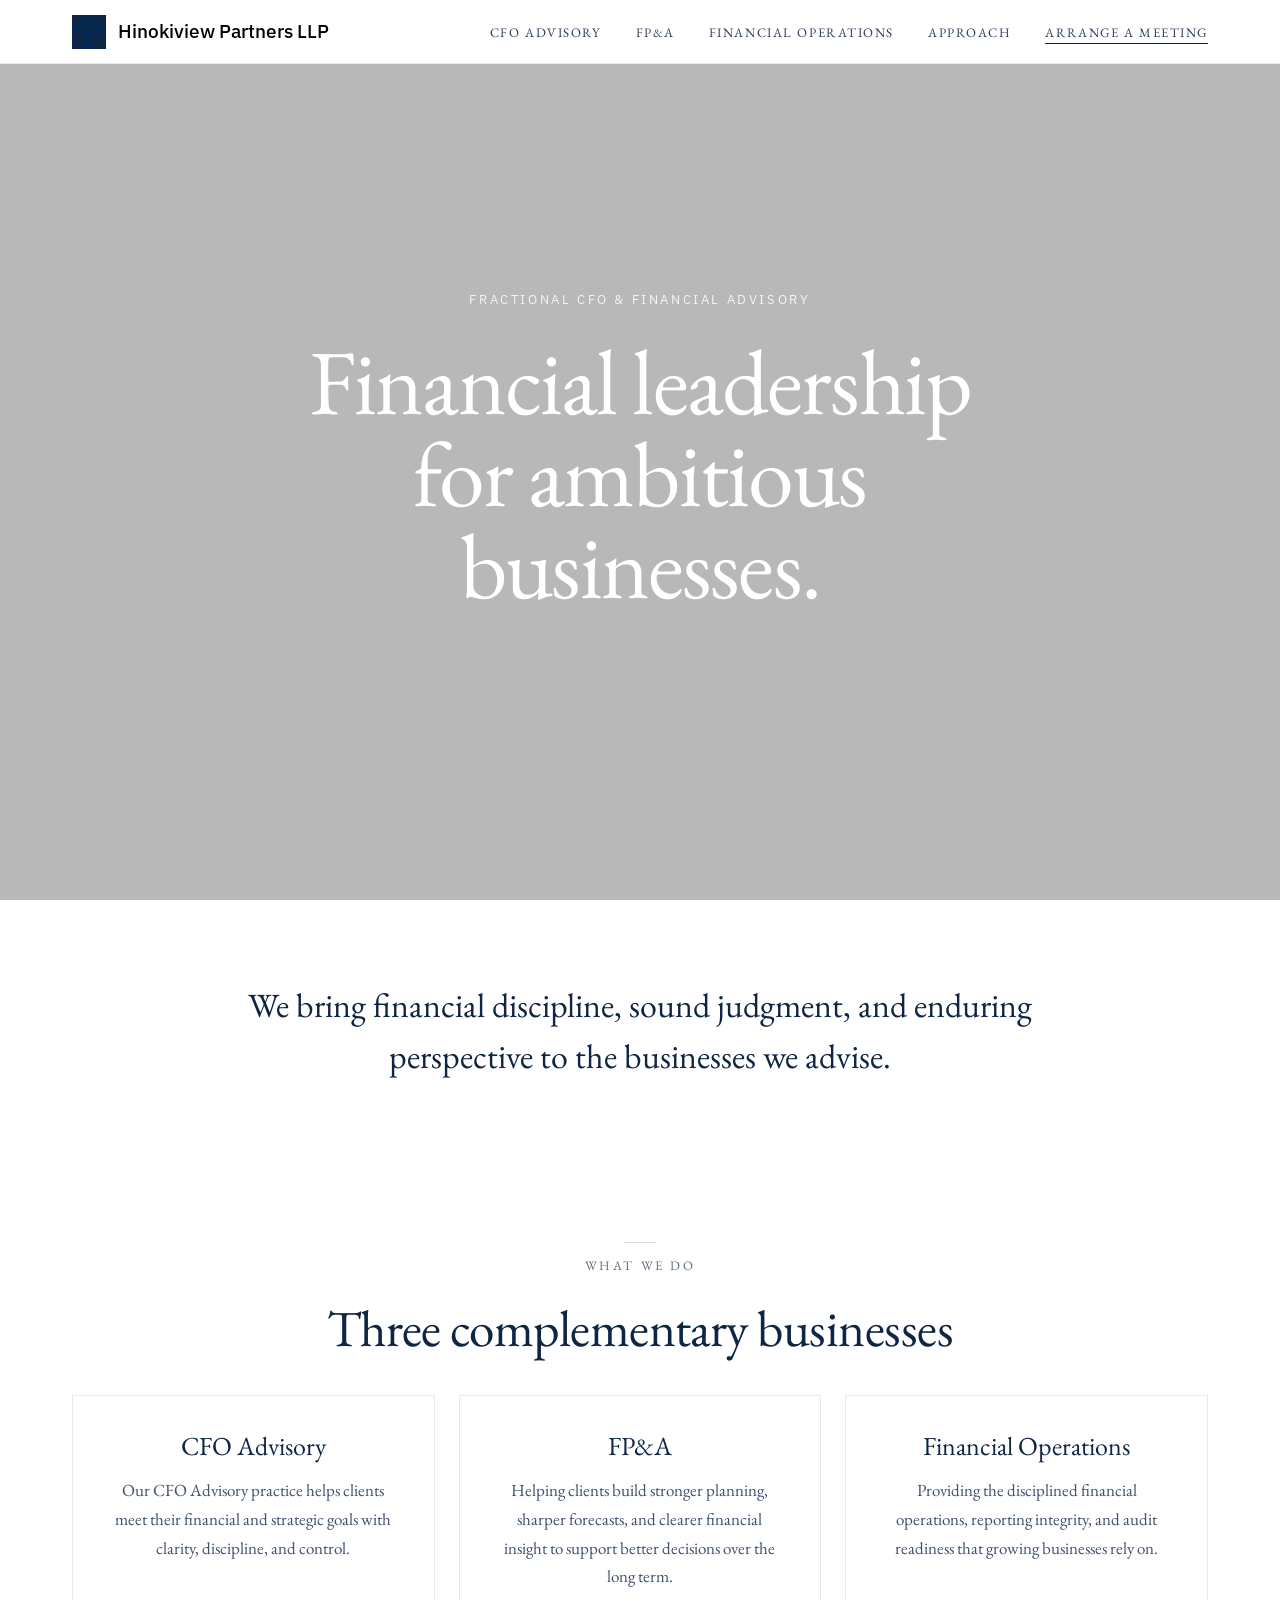
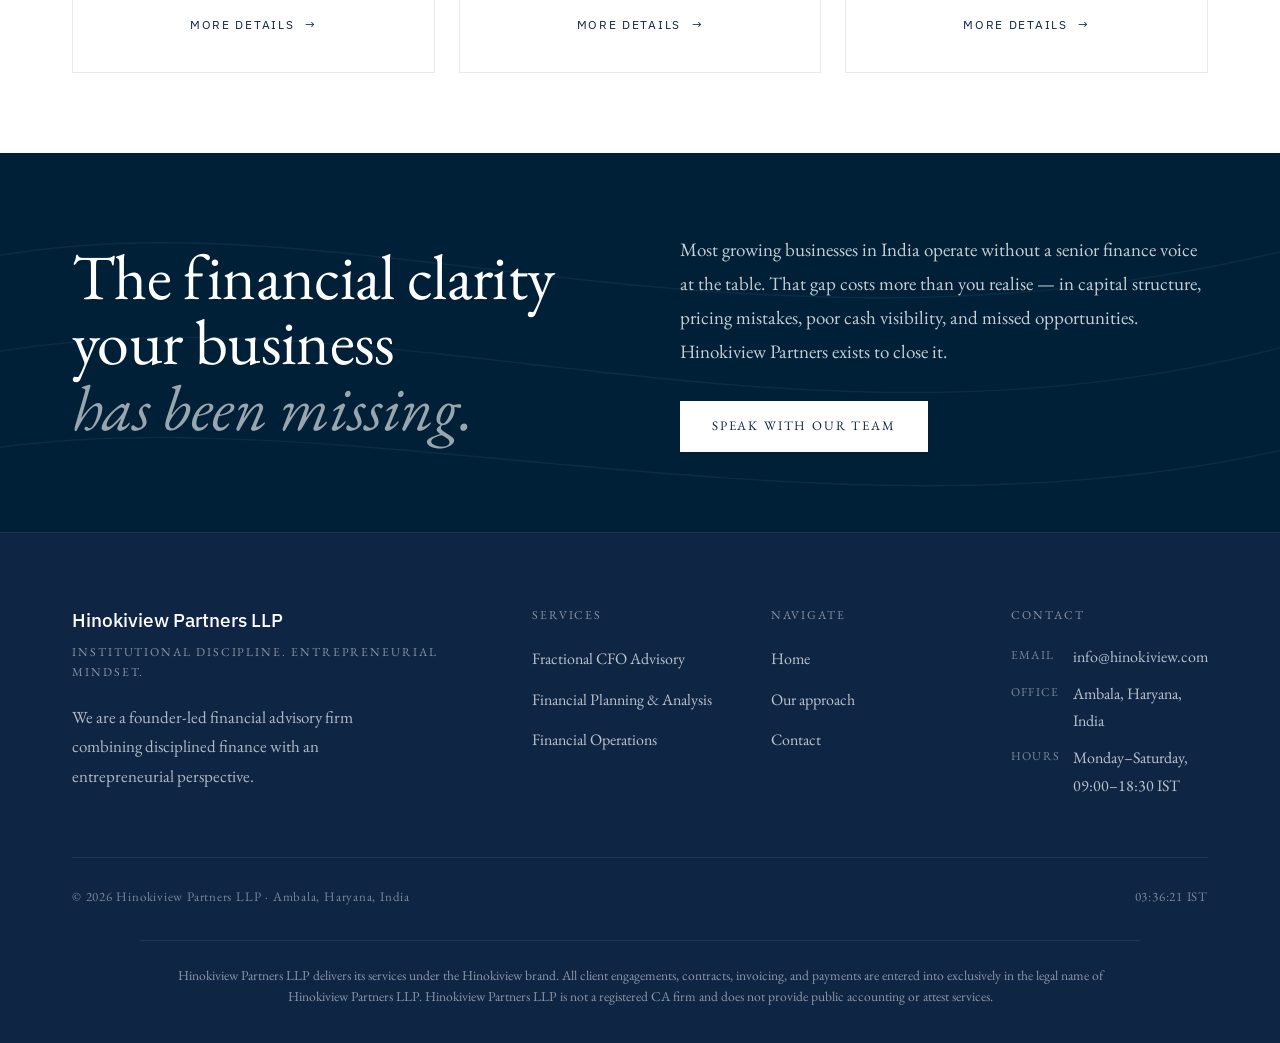
==== index.html @ 9a2b2a1e "Update index.html" ====
<!-- filename: index.html -->

<!DOCTYPE html>
<html lang="en">
<head>
  <meta charset="UTF-8">
  <meta name="viewport" content="width=device-width, initial-scale=1.0">
  <title>Hinokiview Partners LLP | CFO Advisory Services</title>
  <meta name="description" content="Financial leadership for ambitious businesses — fractional CFO advisory, FP&A, and financial operations across India.">
  <meta name="robots" content="index, follow">
  <link rel="preconnect" href="https://fonts.googleapis.com">
  <link rel="preconnect" href="https://fonts.gstatic.com" crossorigin>
  <link href="https://fonts.googleapis.com/css2?family=EB+Garamond:ital,wght@0,400;0,500;1,400;1,500&family=IBM+Plex+Sans:wght@400;500;600&display=swap" rel="stylesheet">
  <link rel="stylesheet" href="styles.css">
</head>
<body>

  <!-- 1 — WHITE NOTE BAR: logo + navigation -->
  <nav aria-label="Main navigation">
    <a class="nav-logo" href="index.html">
      <img class="logo-mark" src="logo.png" alt="Hinokiview Partners logo">
      Hinokiview Partners LLP
    </a>
    <button class="menu-toggle" type="button" aria-expanded="false" aria-label="Open navigation">Menu</button>
    <ul class="nav-links">
      <li><a href="cfo.html">CFO Advisory</a></li>
      <li><a href="fpa.html">FP&amp;A</a></li>
      <li><a href="financial-operations.html">Financial Operations</a></li>
      <li><a href="approach.html">Approach</a></li>
      <li><a class="nav-cta" href="mailto:info@hinokiview.com?subject=Arrange%20a%20meeting">Arrange a meeting</a></li>
    </ul>
  </nav>

  <main>

    <!-- 2 — VIDEO HERO: only the two lines of text over a now-visible video -->
    <section class="hero">
      <video class="hero-video" autoplay muted loop playsinline poster="">
        <!-- change hero.mp4 to your actual video filename -->
        <source src="hinokiviewplaceholder.mp4" type="video/mp4">
      </video>
      <div class="hero-overlay"></div>
      <div class="hero-content">
        <p class="hero-eyebrow">Fractional CFO &amp; Financial Advisory</p>
        <h1 class="hero-h">Financial leadership<br>for ambitious<br>businesses.</h1>
      </div>
    </section>

    <!-- 3 — WHITE BACKGROUND: mission statement, then What we do -->
    <section class="sec intro">
      <p class="intro-statement">
        We bring financial discipline, sound judgment, and enduring perspective to the businesses we advise.
      </p>
    </section>

    <section class="sec what-we-do">
      <p class="sec-label">What we do</p>
      <h2 class="sec-h">Three complementary businesses</h2>

      <div class="wwd-grid">
        <article class="wwd-card">
          <h3 class="wwd-title">CFO Advisory</h3>
          <p class="wwd-tagline">Our CFO Advisory practice helps clients meet their financial and strategic goals with clarity, discipline, and control.</p>
          <a class="wwd-link" href="cfo.html">More details <span aria-hidden="true">→</span></a>
        </article>

        <article class="wwd-card">
          <h3 class="wwd-title">FP&amp;A</h3>
          <p class="wwd-tagline">Helping clients build stronger planning, sharper forecasts, and clearer financial insight to support better decisions over the long term.</p>
          <a class="wwd-link" href="fpa.html">More details <span aria-hidden="true">→</span></a>
        </article>

        <article class="wwd-card">
          <h3 class="wwd-title">Financial Operations</h3>
          <p class="wwd-tagline">Providing the disciplined financial operations, reporting integrity, and audit readiness that growing businesses rely on.</p>
          <a class="wwd-link" href="financial-operations.html">More details <span aria-hidden="true">→</span></a>
        </article>
      </div>
    </section>

    <!-- 4 — BLUE BAND: unchanged from your version -->
    <section class="band">
      <svg class="band-lines" viewBox="0 0 1200 400" preserveAspectRatio="none" aria-hidden="true">
        <path d="M-50 120 C300 20 700 260 1250 90"></path>
        <path d="M-50 220 C350 120 750 360 1250 190"></path>
        <path d="M-50 320 C300 240 800 440 1250 300"></path>
      </svg>
      <div class="band-inner">
        <h2 class="band-h">The financial clarity<br>your business<br><em>has been missing.</em></h2>
        <div class="band-right">
          <p>Most growing businesses in India operate without a senior finance voice at the table. That gap costs more than you realise — in capital structure, pricing mistakes, poor cash visibility, and missed opportunities. Hinokiview Partners exists to close it.</p>
          <a class="btn-white" href="mailto:info@hinokiview.com?subject=Consultation">Speak with our team</a>
        </div>
      </div>
    </section>

  </main>

  <!-- SHARED FOOTER -->
  <footer id="footer-contact">
    <div class="footer-top">
      <div>
        <div class="f-brand">Hinokiview Partners LLP</div>
        <div class="f-tagline">Institutional discipline. Entrepreneurial mindset.</div>
        <p class="f-about">We are a founder-led financial advisory firm combining disciplined finance with an entrepreneurial perspective.</p>
      </div>
      <div class="f-col">
        <p class="f-col-h">Services</p>
        <ul>
          <li><a href="cfo.html">Fractional CFO Advisory</a></li>
          <li><a href="fpa.html">Financial Planning &amp; Analysis</a></li>
          <li><a href="financial-operations.html">Financial Operations</a></li>
        </ul>
      </div>
      <div class="f-col">
        <p class="f-col-h">Navigate</p>
        <ul>
          <li><a href="index.html">Home</a></li>
          <li><a href="approach.html">Our approach</a></li>
          <li><a href="mailto:info@hinokiview.com?subject=Contact">Contact</a></li>
        </ul>
      </div>
      <div class="f-col">
        <p class="f-col-h">Contact</p>
        <div class="f-row"><span>Email</span><span><a href="mailto:info@hinokiview.com">info@hinokiview.com</a></span></div>
        <div class="f-row"><span>Office</span><span>Ambala, Haryana, India</span></div>
        <div class="f-row"><span>Hours</span><span>Monday–Saturday, 09:00–18:30 IST</span></div>
      </div>
    </div>
    <div class="footer-bottom">
      <p>&copy; 2026 Hinokiview Partners LLP · Ambala, Haryana, India</p>
      <span id="clock" aria-hidden="true"></span>
    </div>
    <p class="legal-disclaimer">
      Hinokiview Partners LLP delivers its services under the Hinokiview brand. All client
      engagements, contracts, invoicing, and payments are entered into exclusively
      in the legal name of Hinokiview Partners LLP. Hinokiview Partners LLP is not a
      registered CA firm and does not provide public accounting or attest services.
    </p>
  </footer>

  <script src="script.js"></script>
</body>
</html>
---- styles.css ----
/* filename: styles.css */

*,*::before,*::after{ margin:0; padding:0; box-sizing:border-box; }

:root{
  --ink:#0f2544; --ink-mid:#2c3e5c; --ink-soft:#3e5070; --ink-muted:#5f6d87;
  --rule:#cfd6df; --rule-light:#e6eaf0; --bg:#F8FAFC; --white:#ffffff;
  --band:#002037; --band-line:#123a55;
}

html{ scroll-behavior:smooth; }
body{ background:var(--white); color:var(--ink); font-family:"EB Garamond",serif;
  font-size:18px; line-height:1.7; -webkit-font-smoothing:antialiased; }
a{ color:inherit; }

main{ animation:fade .35s ease; }
@keyframes fade{ from{ opacity:0; transform:translateY(8px); } to{ opacity:1; transform:none; } }

/* ---------- Nav ---------- */
nav{ position:fixed; inset:0 0 auto 0; z-index:200; height:64px; padding:0 72px;
  display:flex; align-items:center; justify-content:space-between;
  background:var(--white); border-bottom:1px solid var(--rule-light); }
.nav-logo{ display:flex; align-items:center; gap:12px; color:#000;
  font-family:"IBM Plex Sans","Helvetica Neue",Helvetica,Arial,sans-serif;
  font-size:19px; font-weight:500; line-height:1.65; text-decoration:none; }
.logo-mark{ display:grid; place-items:center; width:34px; height:34px;
  background:var(--ink); color:var(--white);
  font-family:"IBM Plex Sans","Helvetica Neue",Helvetica,Arial,sans-serif;
  font-weight:600; font-size:14px; }
.nav-logo em,.f-brand em{ color:inherit; font-style:normal; font-weight:inherit; }
.nav-links{ display:flex; align-items:center; gap:34px; list-style:none; }
.nav-links a,.nav-cta{ color:var(--ink-mid); font-size:13px; letter-spacing:.12em;
  text-decoration:none; text-transform:uppercase; transition:color .2s,opacity .2s; }
.nav-links a:hover,.nav-links a.active{ color:var(--ink); }
.nav-cta{ border-bottom:1px solid var(--ink); color:var(--ink); padding-bottom:2px; }
.nav-cta:hover{ opacity:.6; }
.menu-toggle{ display:none; border:0; background:transparent; color:var(--ink);
  cursor:pointer; font-family:inherit; font-size:13px; letter-spacing:.1em; text-transform:uppercase; }

/* ---------- Hero (defined ONCE, matches your HTML) ---------- */
.hero{ position:relative; min-height:100vh; display:flex; align-items:center;
  justify-content:center; padding:64px 24px; overflow:hidden; text-align:center; }
.hero-video{ position:absolute; inset:0; width:100%; height:100%; object-fit:cover; z-index:0; }
.hero-overlay{ position:absolute; inset:0; background:rgba(0,0,0,.28); z-index:1; }
.hero-content{ position:relative; z-index:2; max-width:900px; color:var(--white); }
.hero-eyebrow{ margin-bottom:24px; color:rgba(255,255,255,.85);
  font-family:"IBM Plex Sans",Helvetica,Arial,sans-serif;
  font-size:13px; letter-spacing:.2em; text-transform:uppercase; }
.hero-h{ margin:0; color:var(--white); font-size:clamp(58px,7.4vw,92px);
  font-weight:400; letter-spacing:-.02em; line-height:1; }

/* ---------- Buttons ---------- */
.btn-dark,.btn-white{ display:inline-block; padding:14px 32px; font-size:13px;
  letter-spacing:.14em; text-decoration:none; text-transform:uppercase; transition:opacity .2s; }
.btn-dark{ background:var(--ink); color:var(--white); }
.btn-white{ background:var(--white); color:var(--ink); }
.btn-dark:hover,.btn-white:hover{ opacity:.75; }

/* ---------- Generic sections ---------- */
.sec{ padding:80px 72px; }
.sec-h{ margin-bottom:16px; font-size:clamp(38px,4vw,54px); font-weight:400; letter-spacing:-.01em; line-height:1.05; }
.sec-label{ display:flex; align-items:center; gap:16px; margin-bottom:24px;
  color:var(--ink-muted); font-size:13px; letter-spacing:.2em; text-transform:uppercase; }
.sec-label::before{ content:""; display:block; width:32px; height:1px; background:var(--rule); }

/* ---------- Intro statement ---------- */
.intro{ text-align:center; }
.intro-statement{ max-width:820px; margin:0 auto;
  font-size:clamp(24px,2.8vw,34px); line-height:1.5; color:var(--ink); }
.intro-statement em{ color:var(--ink-soft); font-style:italic; }

/* ---------- What we do cards ---------- */
.what-we-do{ text-align:center; }
.what-we-do .sec-label{ flex-direction:column; align-items:center; gap:12px; margin-bottom:24px; }
.what-we-do .sec-label::before{ order:-1; }   /* puts the dash line ABOVE the words */
.what-we-do .sec-h{ margin-bottom:40px; }
.wwd-grid{ display:grid; grid-template-columns:repeat(3,1fr); gap:24px; }
.wwd-card{ display:flex; flex-direction:column; padding:36px; background:var(--white);
  border:1px solid var(--rule-light); transition:border-color .2s, transform .2s; }
.wwd-card:hover{ border-color:var(--rule); transform:translateY(-2px); }
.wwd-title{ margin-bottom:14px; font-size:26px; font-weight:400; line-height:1.15; }
.wwd-tagline{ flex-grow:1; margin-bottom:24px; color:var(--ink-soft); font-size:17px; line-height:1.7; }
.wwd-link{ color:var(--ink); font-family:"IBM Plex Sans",Helvetica,Arial,sans-serif;
  font-size:12px; letter-spacing:.14em; text-transform:uppercase; text-decoration:none; }
.wwd-link span{ display:inline-block; margin-left:6px; transition:margin-left .2s; }
.wwd-link:hover span{ margin-left:12px; }

/* ---------- Service / approach pages (cfo, fpa, etc.) ---------- */
.page-hero{ padding:112px 72px 56px; background:var(--bg); border-bottom:1px solid var(--rule); }
.page-hero-h{ margin:16px 0; font-size:clamp(42px,5vw,70px); font-weight:400; letter-spacing:-.02em; line-height:1.02; }
.page-hero-h em{ color:var(--ink-soft); font-style:italic; }
.page-hero-p{ max-width:680px; color:var(--ink-soft); font-size:20px; line-height:1.75; }
.scope-grid{ display:grid; grid-template-columns:1fr 1fr; gap:14px 48px; margin-top:44px; }
.scope-item{ display:flex; gap:12px; padding:16px 0; border-bottom:1px solid var(--rule-light);
  color:var(--ink-soft); font-size:18px; }
.scope-item::before{ content:"—"; color:var(--ink-muted); }
.back-link{ color:var(--ink-muted); font-size:13px; letter-spacing:.12em; text-transform:uppercase;
  text-decoration:none; cursor:pointer; }
.back-link:hover{ color:var(--ink); }

/* ---------- Principles (approach page) ---------- */
.principles-grid{ display:grid; grid-template-columns:repeat(3,1fr); margin-top:56px; border-top:1px solid var(--rule); }
.principle{ padding:40px 40px 40px 0; border-right:1px solid var(--rule-light); }
.principle:nth-child(3n){ border-right:0; padding-right:0; }
.principle:nth-child(n+4){ border-top:1px solid var(--rule-light); }
.p-num{ margin-bottom:22px; color:var(--ink-muted); font-size:15px; font-style:italic; }
.p-title{ margin-bottom:14px; font-size:27px; font-weight:400; line-height:1.15; }
.p-body{ color:var(--ink-soft); font-size:18px; line-height:1.75; }

/* ---------- Blue CTA band ---------- */
.band{ position:relative; overflow:hidden; padding:80px 72px; background:var(--band); }
.band-lines{ position:absolute; inset:0; width:100%; height:100%; pointer-events:none; }
.band-lines path{ fill:none; stroke:var(--band-line); stroke-width:1.5; opacity:.5; }
.band-inner{ position:relative; z-index:1; display:grid; grid-template-columns:1fr 1fr; gap:80px; align-items:center; }
.band-h{ color:var(--white); font-size:clamp(42px,5vw,64px); font-weight:400; letter-spacing:-.01em; line-height:1.02; }
.band-h em{ color:rgba(255,255,255,.6); }
.band-right p{ margin-bottom:32px; color:rgba(255,255,255,.78); font-size:19px; line-height:1.8; }

/* ---------- Footer ---------- */
footer{ padding:72px 72px 36px; background:var(--ink); border-top:1px solid rgba(255,255,255,.08); }
.footer-top{ display:grid; grid-template-columns:2.2fr 1fr 1fr 1fr; gap:56px; padding-bottom:48px;
  border-bottom:1px solid rgba(255,255,255,.08); }
.f-brand{ margin-bottom:6px; color:var(--white);
  font-family:"IBM Plex Sans","Helvetica Neue",Helvetica,Arial,sans-serif;
  font-size:19px; font-weight:500; line-height:1.65; }
.f-tagline,.f-col-h{ color:rgba(255,255,255,.5); font-size:12px; letter-spacing:.16em; text-transform:uppercase; }
.f-tagline{ margin-bottom:20px; }
.f-about{ max-width:320px; color:rgba(255,255,255,.68); font-size:17px; line-height:1.75; }
.f-col-h{ margin-bottom:18px; }
.f-col ul{ list-style:none; }
.f-col li{ margin-bottom:10px; }
.f-col a,.f-row span:last-child{ color:rgba(255,255,255,.72); font-size:16px; text-decoration:none; cursor:pointer; }
.f-col a:hover{ color:var(--white); }
.f-row{ display:flex; gap:14px; margin-bottom:10px; }
.f-row span:first-child{ min-width:48px; padding-top:2px; color:rgba(255,255,255,.45);
  font-size:12px; letter-spacing:.1em; text-transform:uppercase; }
.footer-bottom{ display:flex; align-items:center; justify-content:space-between; padding-top:28px; }
.footer-bottom p,#clock{ color:rgba(255,255,255,.45); font-size:13px; letter-spacing:.06em; }
.legal-disclaimer{ max-width:1000px; margin:32px auto 0; padding:24px 20px 0;
  border-top:1px solid rgba(255,255,255,.08); color:rgba(255,255,255,.52);
  font-size:.85rem; line-height:1.55; text-align:center; }

/* ---------- Responsive ---------- */
@media(max-width:1100px){
  nav,.sec,.band,.page-hero,footer{ padding-left:40px; padding-right:40px; }
  .band-inner,.footer-top{ grid-template-columns:1fr 1fr; }
}
@media(max-width:768px){
  nav{ padding:0 20px; }
  .menu-toggle{ display:block; }
  .nav-links{ position:absolute; top:64px; left:0; right:0; display:none; flex-direction:column;
    align-items:flex-start; gap:20px; padding:24px 20px; background:var(--white);
    border-bottom:1px solid var(--rule-light); }
  .nav-links.is-open{ display:flex; }
  .hero,.page-hero{ padding:56px 20px; }
  .page-hero{ padding-top:100px; }
  .hero-h{ font-size:clamp(50px,14vw,72px); }
  .sec,.band,footer{ padding-left:20px; padding-right:20px; }
  .principles-grid,.band-inner,.footer-top,.scope-grid,.wwd-grid{ grid-template-columns:1fr; }
  .principle,.principle:nth-child(n+4){ border-top:0; border-right:0; border-bottom:1px solid var(--rule-light); padding:36px 0; }
  .principle:last-child{ border-bottom:0; }
  .footer-bottom{ flex-direction:column; gap:10px; text-align:center; }
}
/* Photo banner behind a page-hero (used on service pages) */
.page-hero.has-photo{
  background:
    linear-gradient(rgba(0,0,0,.5), rgba(0,0,0,.5)),   /* darkens photo so text reads */
    var(--hero-img) center / cover no-repeat;          /* the photo itself */
  border-bottom:0;
}
.page-hero.has-photo .page-hero-h,
.page-hero.has-photo .page-hero-p{ color:var(--white); }
.page-hero.has-photo .sec-label{ color:rgba(255,255,255,.85); }
.page-hero.has-photo .sec-label::before{ background:rgba(255,255,255,.6); }
.page-hero.has-photo .back-link{ color:rgba(255,255,255,.75); }
.page-hero.has-photo .back-link:hover,
.page-hero.has-photo .page-hero-h em{ color:var(--white); }
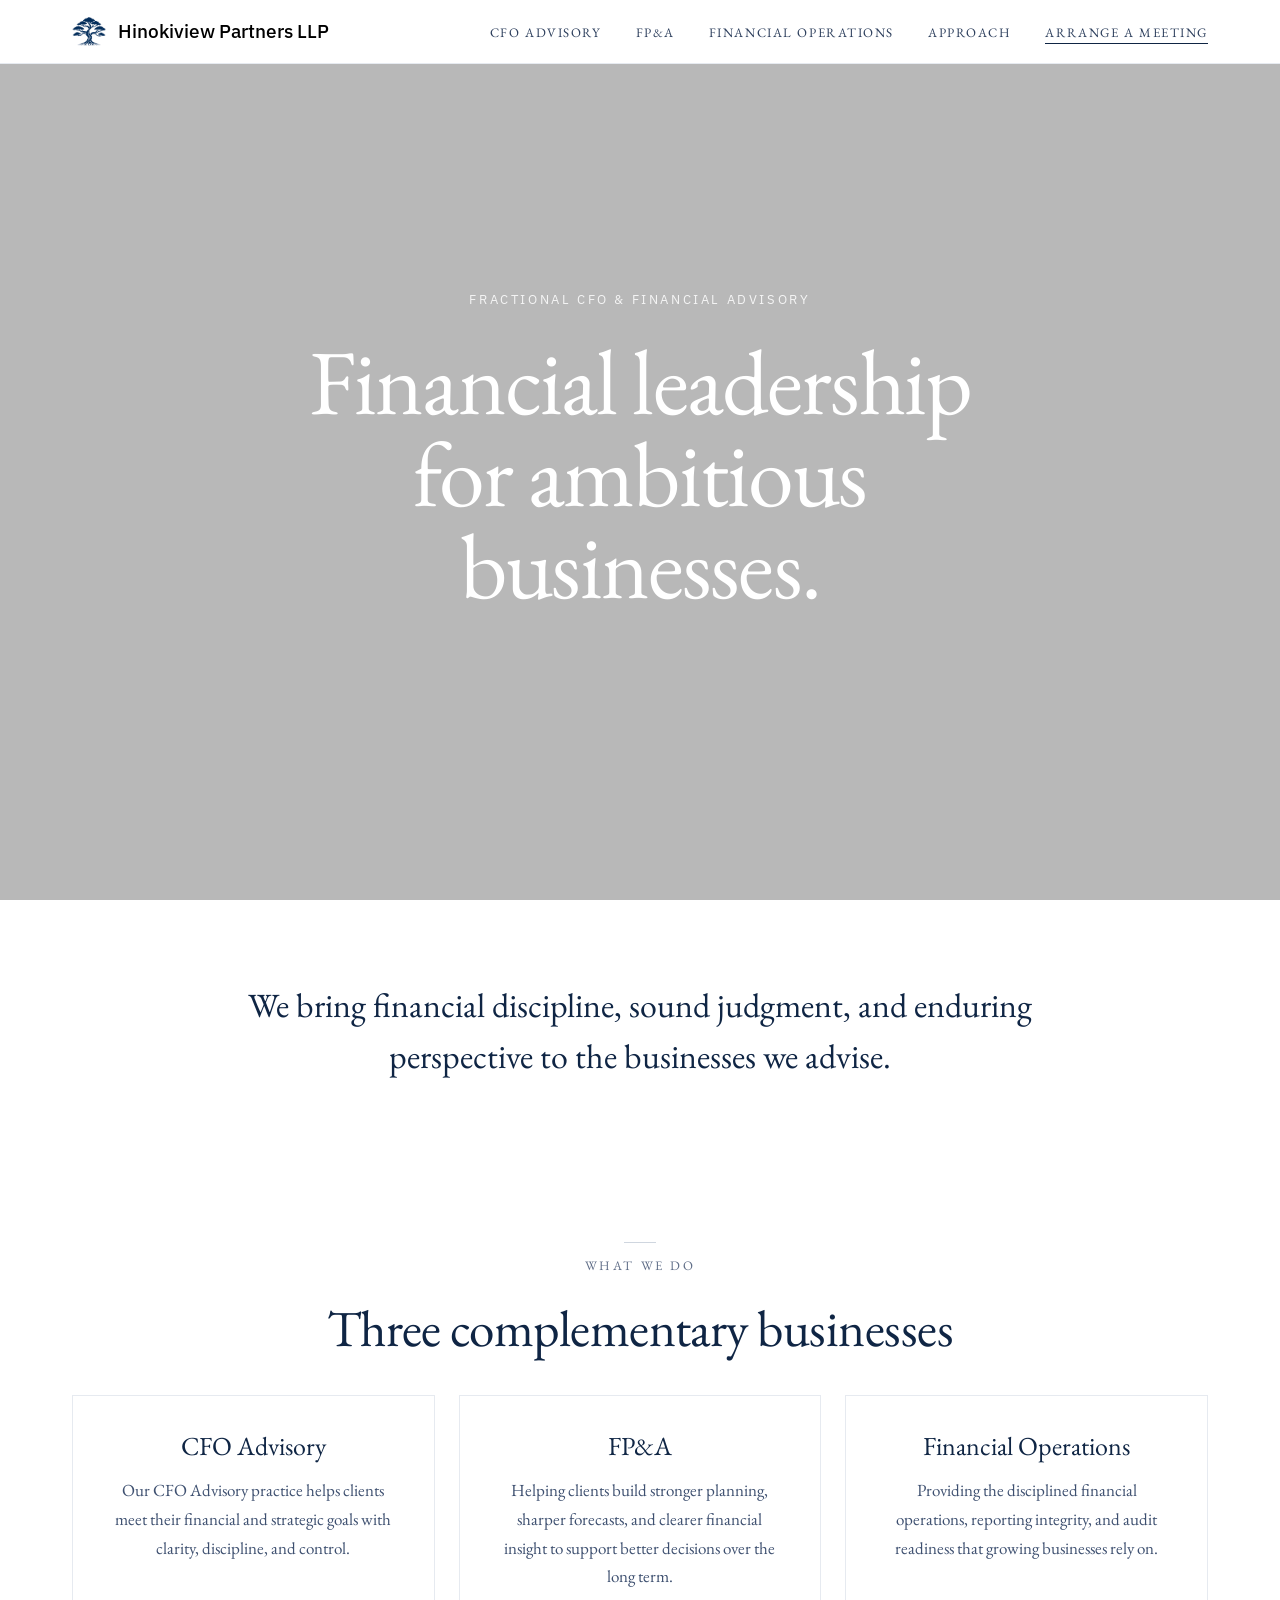
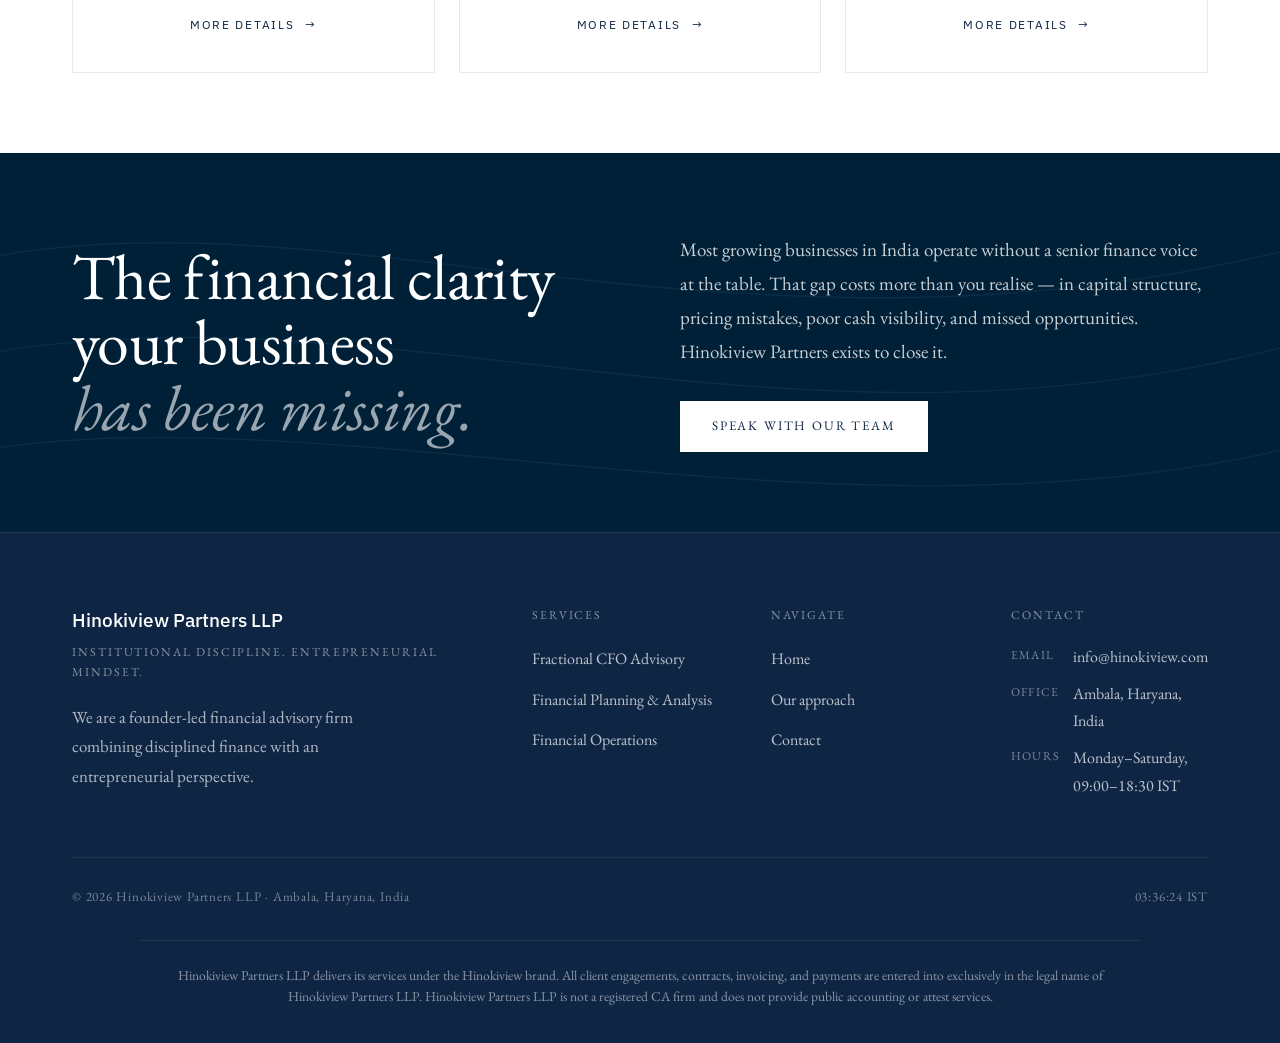
==== commit 0104ea81: "Update index.html" ====
--- a/index.html
+++ b/index.html
@@ -6,6 +6,7 @@
   <meta charset="UTF-8">
   <meta name="viewport" content="width=device-width, initial-scale=1.0">
   <title>Hinokiview Partners LLP | CFO Advisory Services</title>
+  <link rel="icon" type="image/png" href="favicon.png">
   <meta name="description" content="Financial leadership for ambitious businesses — fractional CFO advisory, FP&A, and financial operations across India.">
   <meta name="robots" content="index, follow">
   <link rel="preconnect" href="https://fonts.googleapis.com">
--- a/styles.css
+++ b/styles.css
@@ -23,10 +23,7 @@
 .nav-logo{ display:flex; align-items:center; gap:12px; color:#000;
   font-family:"IBM Plex Sans","Helvetica Neue",Helvetica,Arial,sans-serif;
   font-size:19px; font-weight:500; line-height:1.65; text-decoration:none; }
-.logo-mark{ display:grid; place-items:center; width:34px; height:34px;
-  background:var(--ink); color:var(--white);
-  font-family:"IBM Plex Sans","Helvetica Neue",Helvetica,Arial,sans-serif;
-  font-weight:600; font-size:14px; }
+.logo-mark{ width:34px; height:34px; object-fit:contain; display:block; }
 .nav-logo em,.f-brand em{ color:inherit; font-style:normal; font-weight:inherit; }
 .nav-links{ display:flex; align-items:center; gap:34px; list-style:none; }
 .nav-links a,.nav-cta{ color:var(--ink-mid); font-size:13px; letter-spacing:.12em;
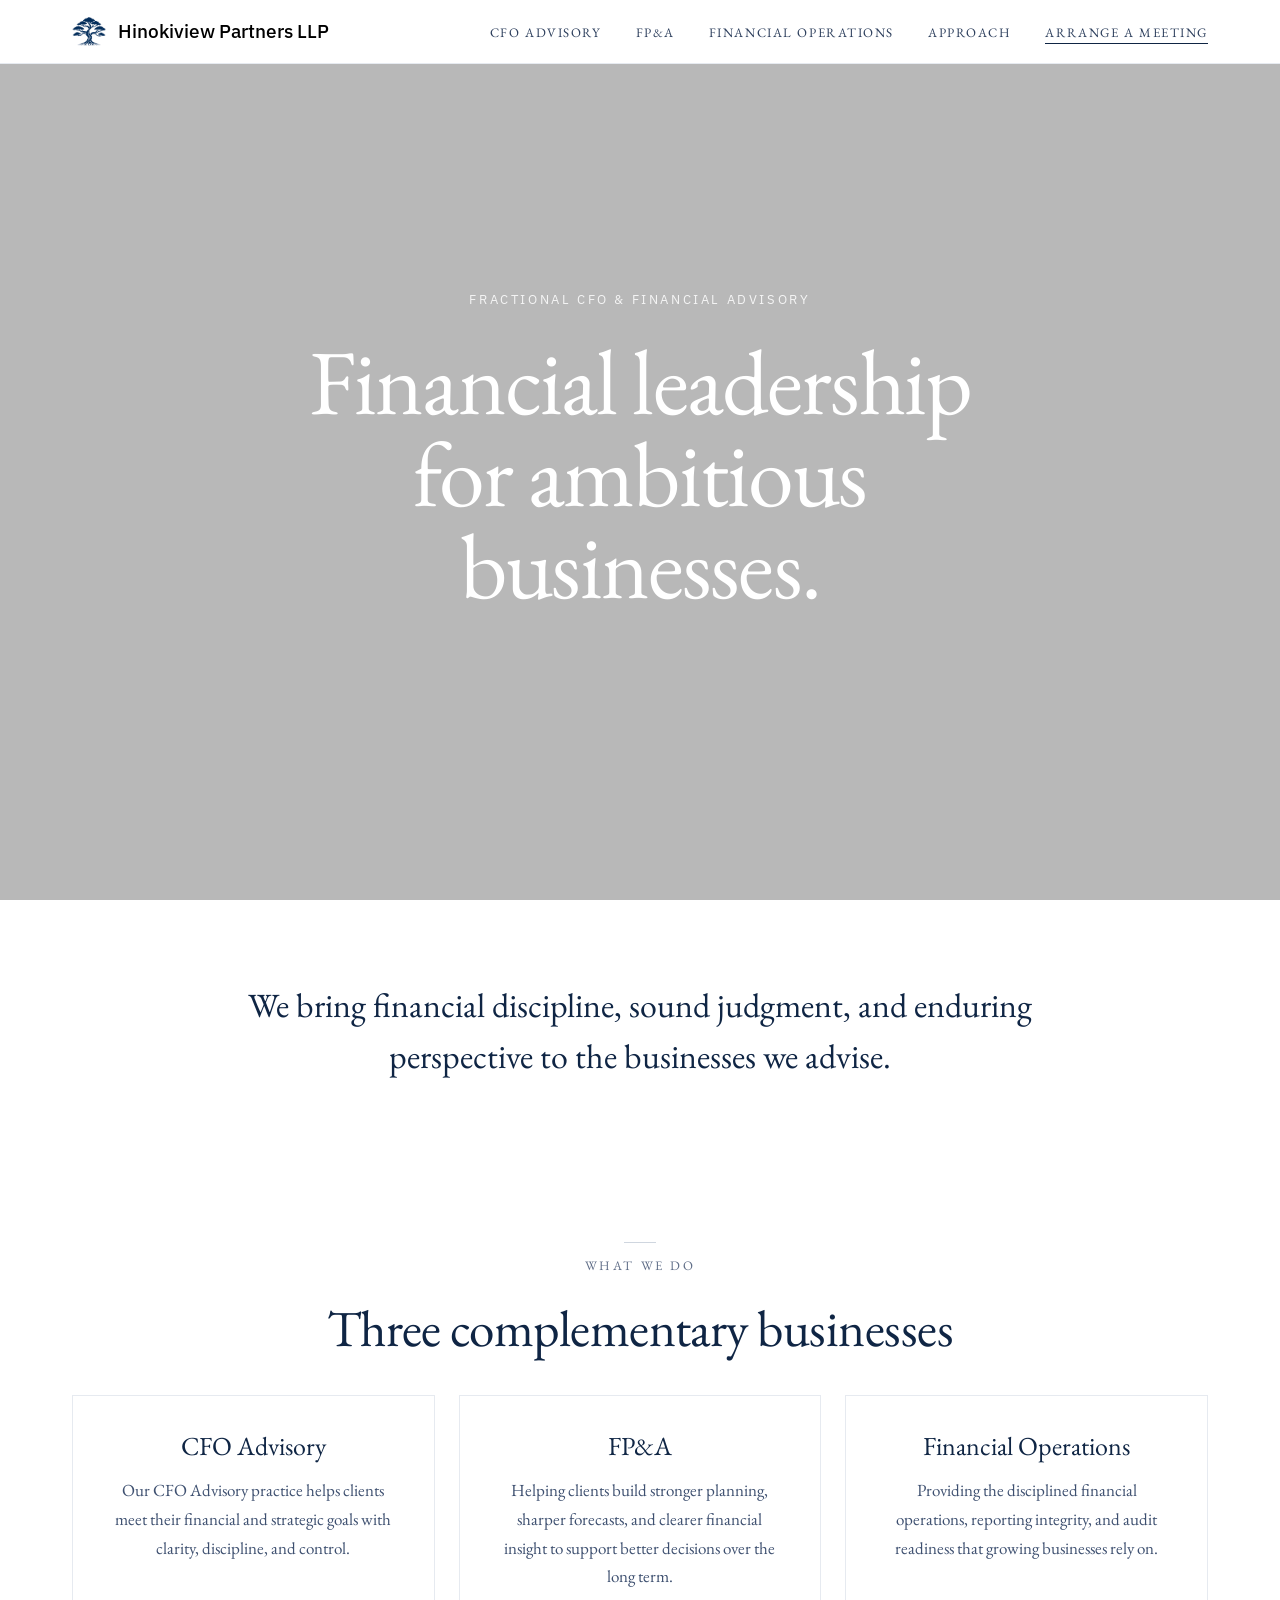
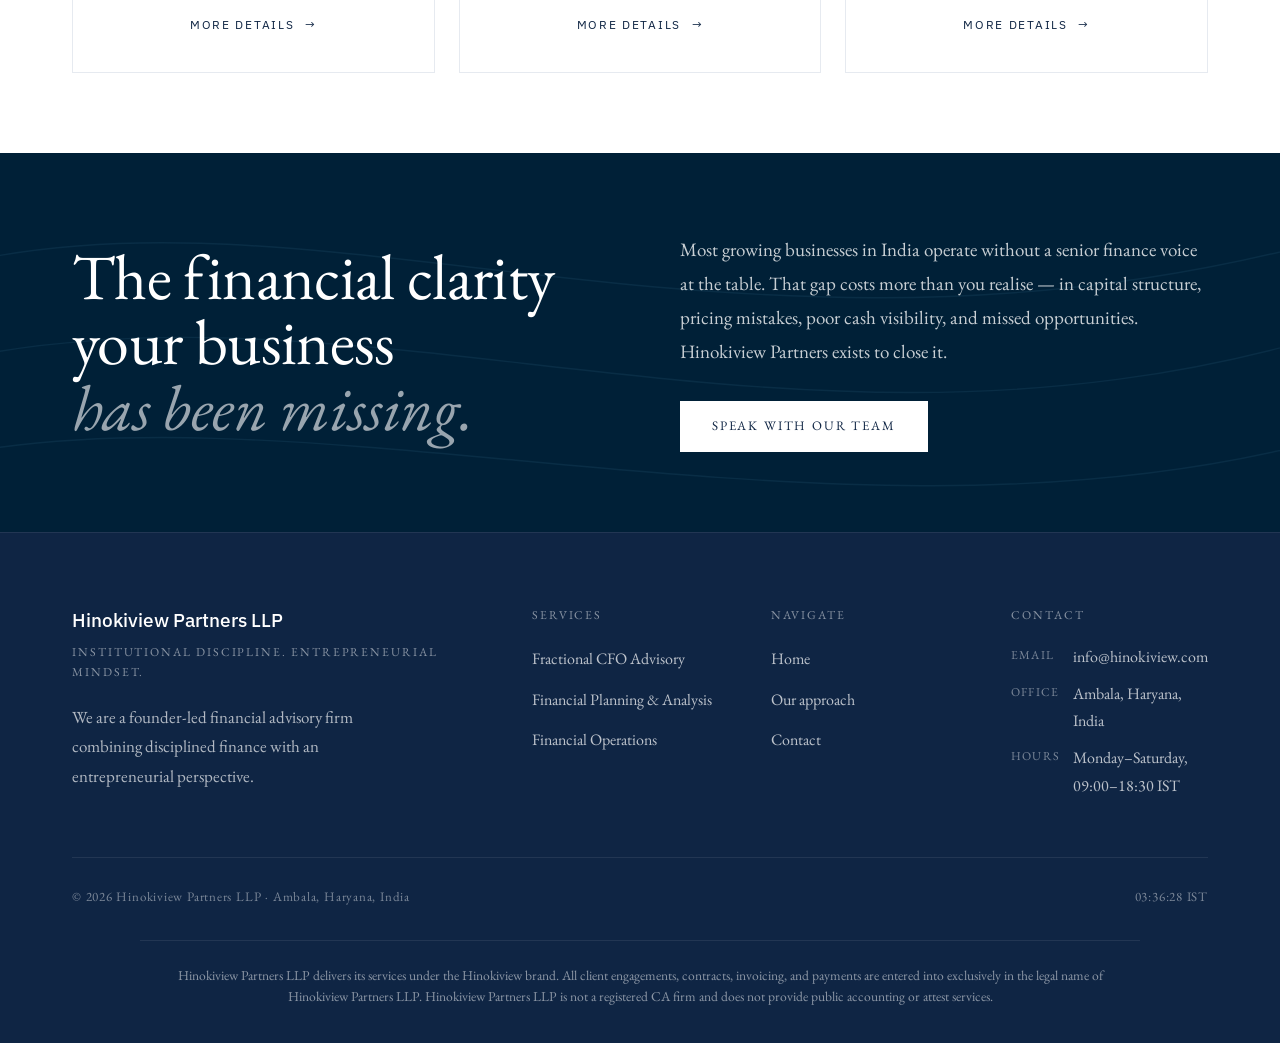
==== commit 997952f4: "Update index.html" ====
--- a/index.html
+++ b/index.html
@@ -6,7 +6,7 @@
   <meta charset="UTF-8">
   <meta name="viewport" content="width=device-width, initial-scale=1.0">
   <title>Hinokiview Partners LLP | CFO Advisory Services</title>
-  <link rel="icon" type="image/png" href="favicon.png">
+  <link rel="icon" type="image/png" href="favicon.png?v=2">
   <meta name="description" content="Financial leadership for ambitious businesses — fractional CFO advisory, FP&A, and financial operations across India.">
   <meta name="robots" content="index, follow">
   <link rel="preconnect" href="https://fonts.googleapis.com">
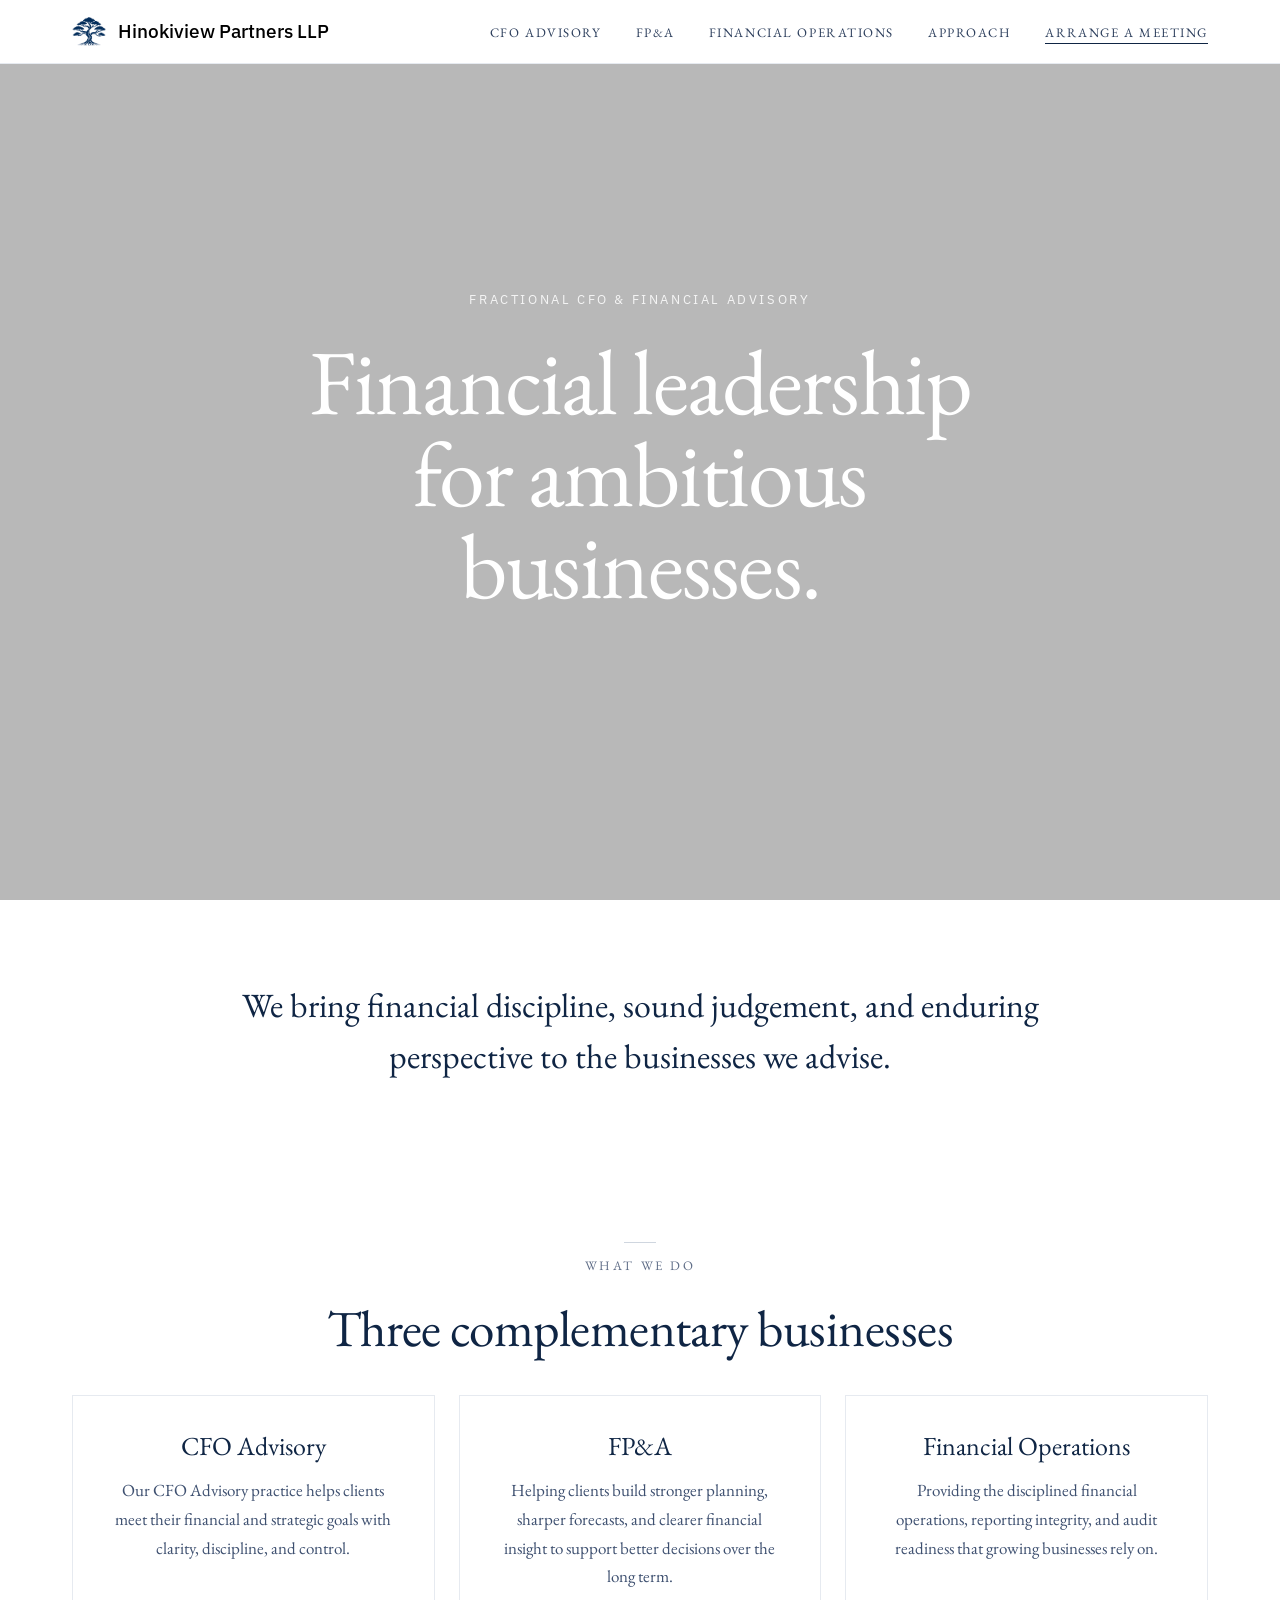
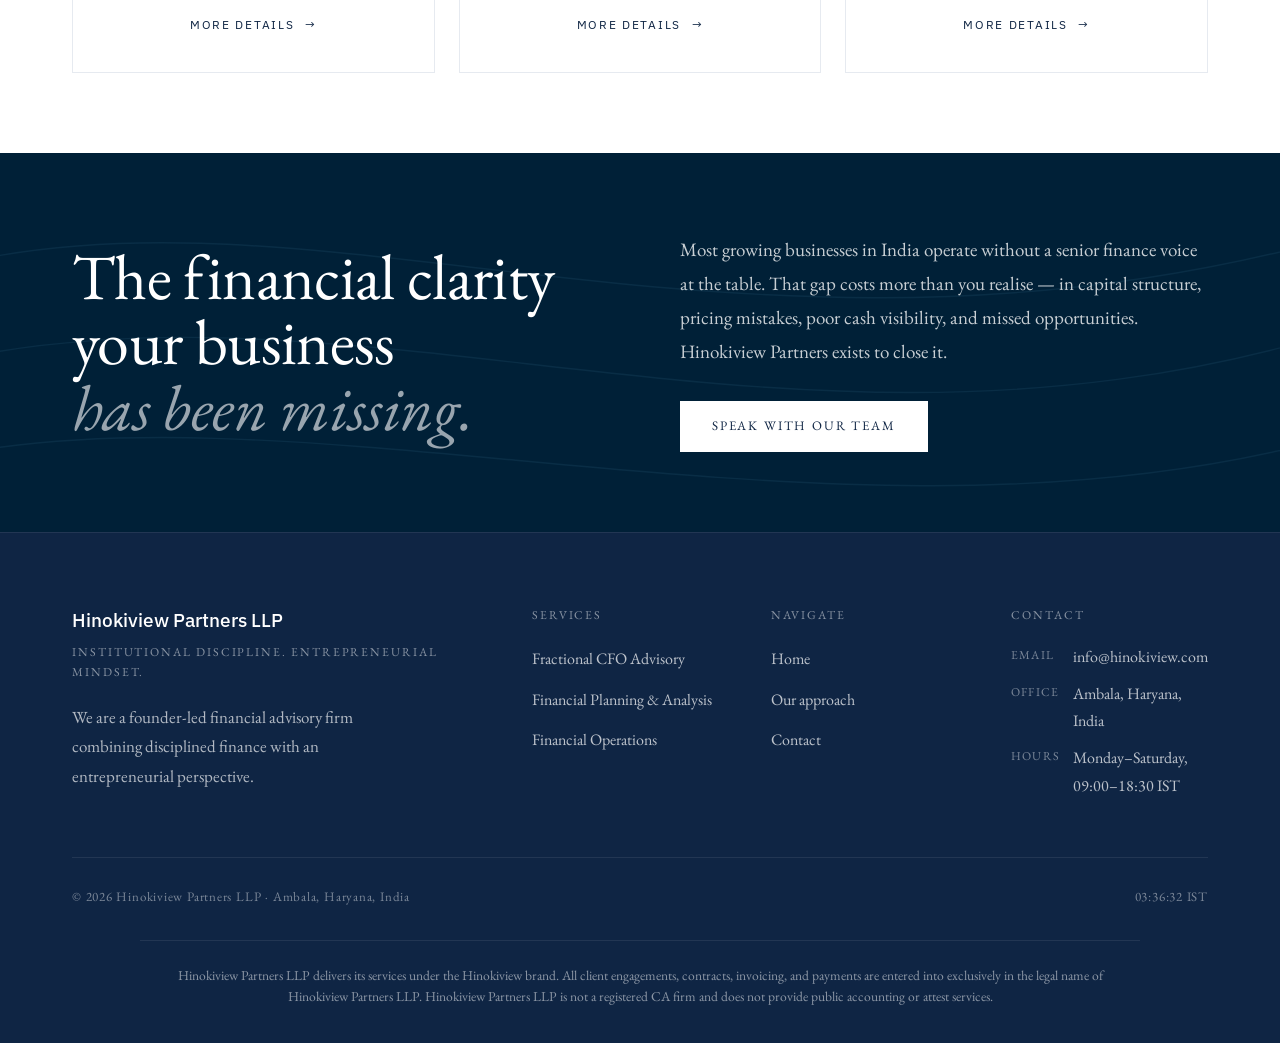
==== commit 871c9e22: "Update index.html" ====
--- a/index.html
+++ b/index.html
@@ -50,7 +50,7 @@
     <!-- 3 — WHITE BACKGROUND: mission statement, then What we do -->
     <section class="sec intro">
       <p class="intro-statement">
-        We bring financial discipline, sound judgment, and enduring perspective to the businesses we advise.
+        We bring financial discipline, sound judgement, and enduring perspective to the businesses we advise.
       </p>
     </section>
 
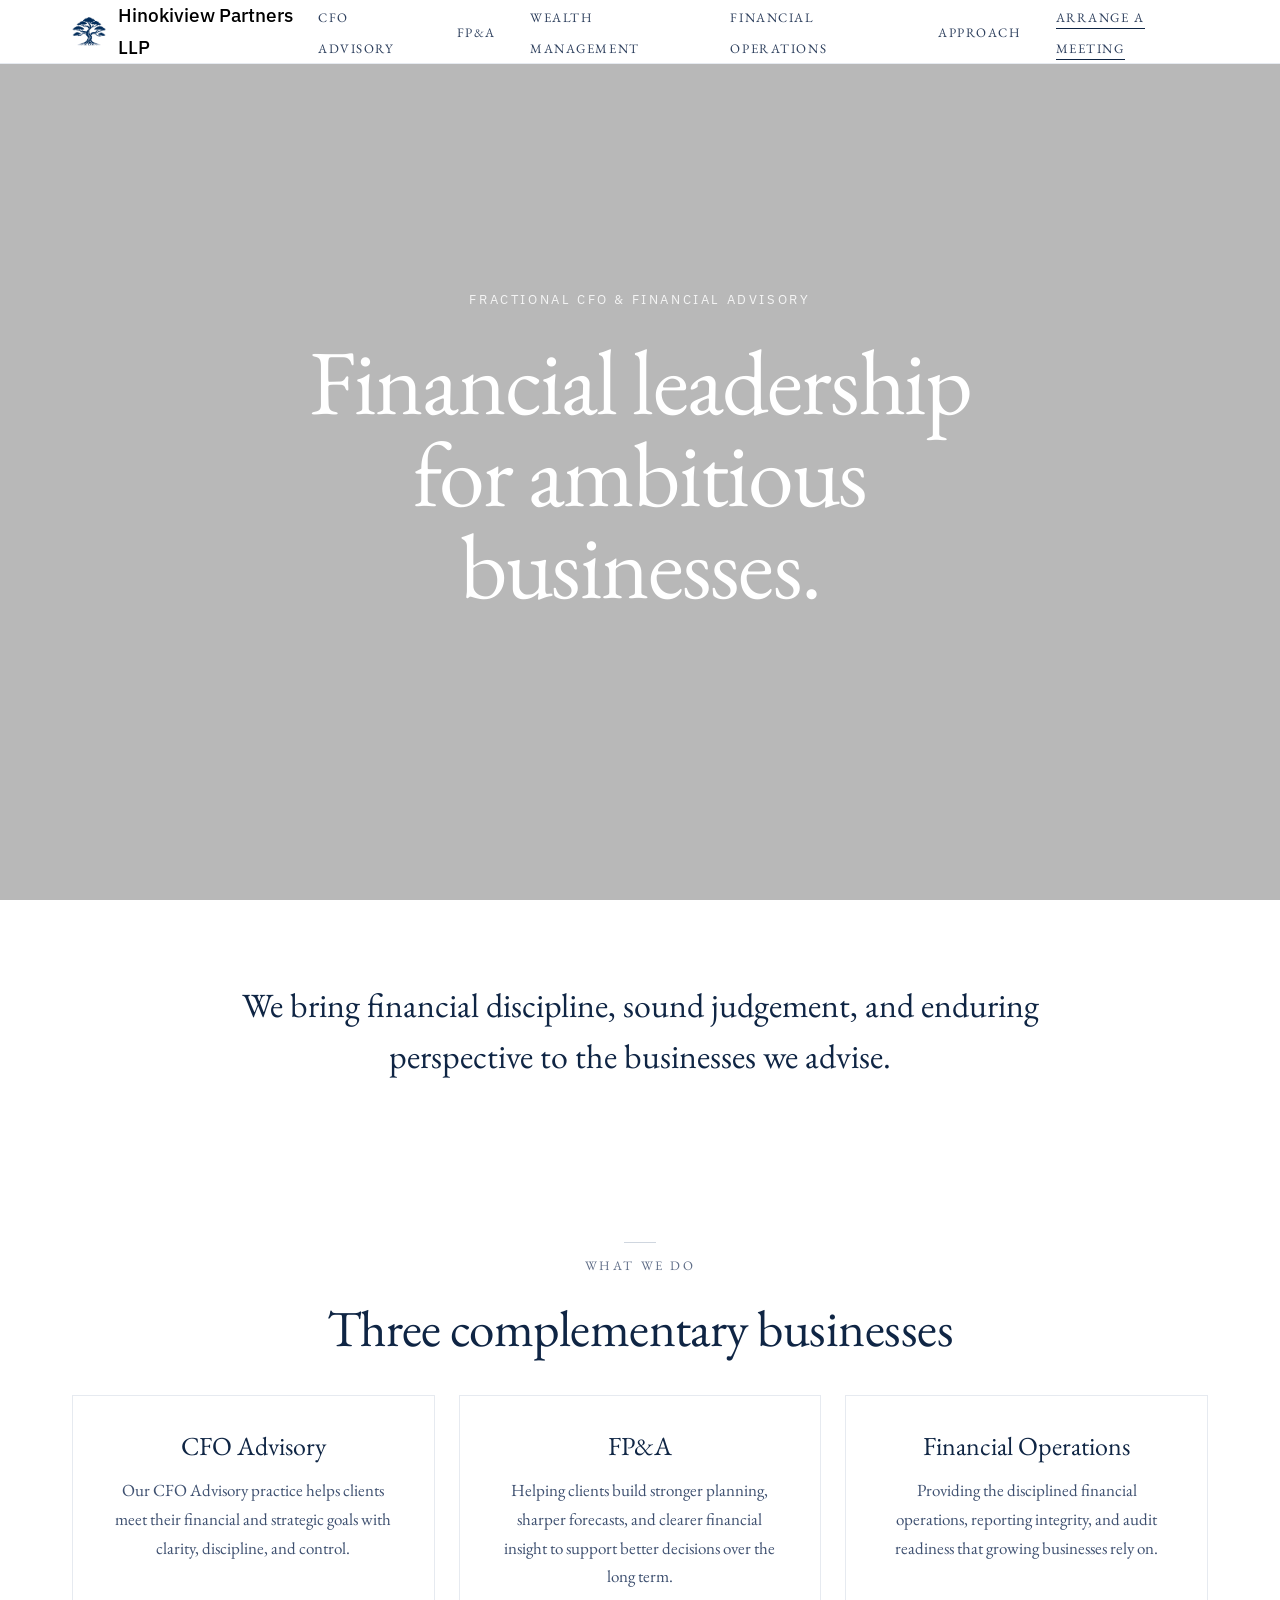
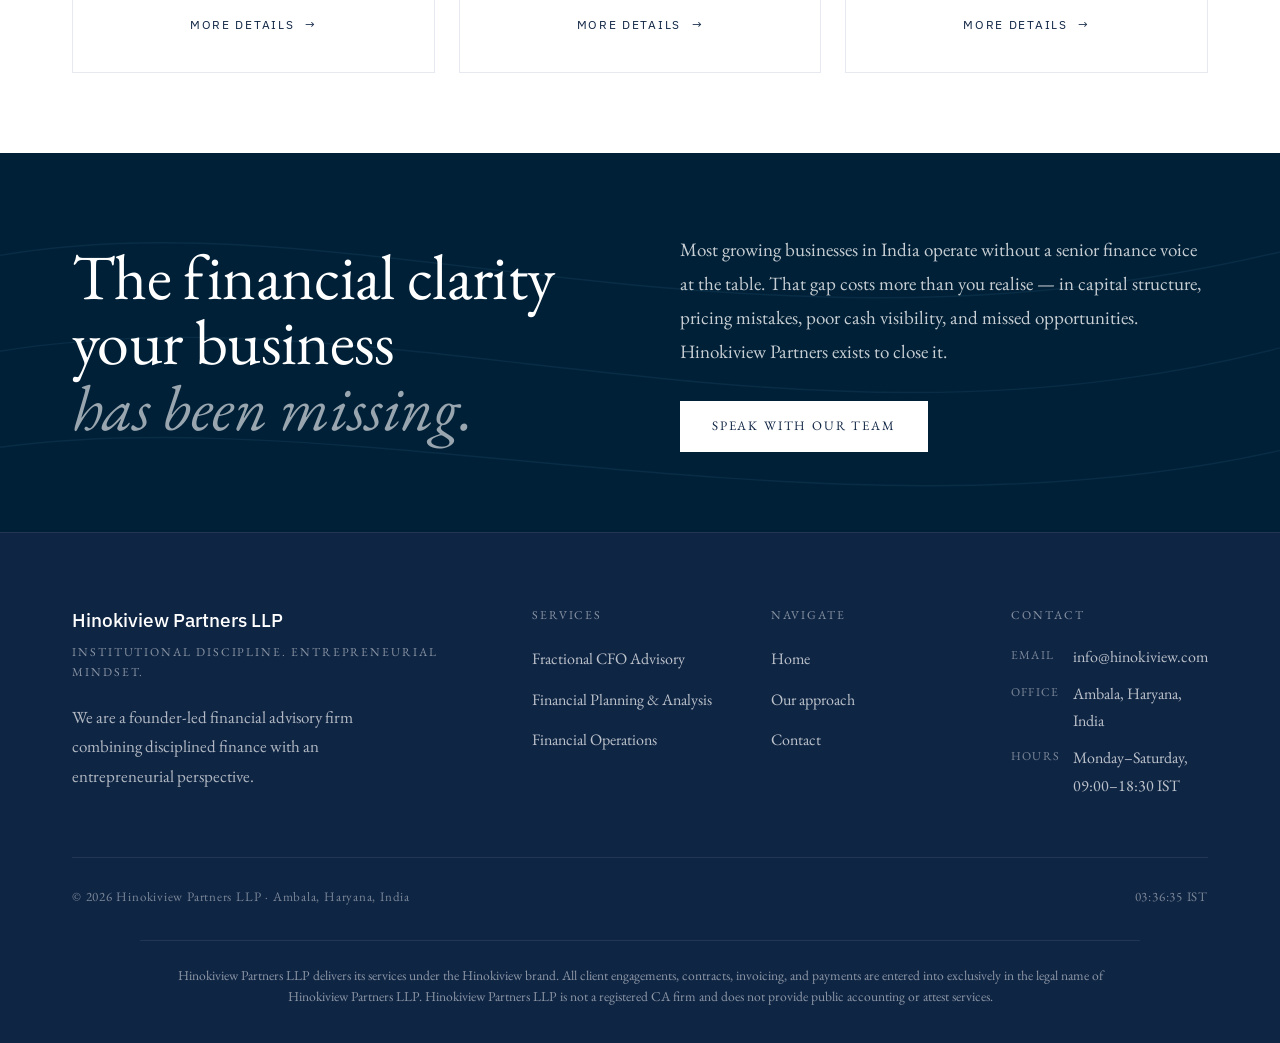
==== commit 2da077ce: "Update index.html" ====
--- a/index.html
+++ b/index.html
@@ -26,6 +26,7 @@
     <ul class="nav-links">
       <li><a href="cfo.html">CFO Advisory</a></li>
       <li><a href="fpa.html">FP&amp;A</a></li>
+      <li><a href="wealth-management.html">Wealth Management</a></li>
       <li><a href="financial-operations.html">Financial Operations</a></li>
       <li><a href="approach.html">Approach</a></li>
       <li><a class="nav-cta" href="mailto:info@hinokiview.com?subject=Arrange%20a%20meeting">Arrange a meeting</a></li>
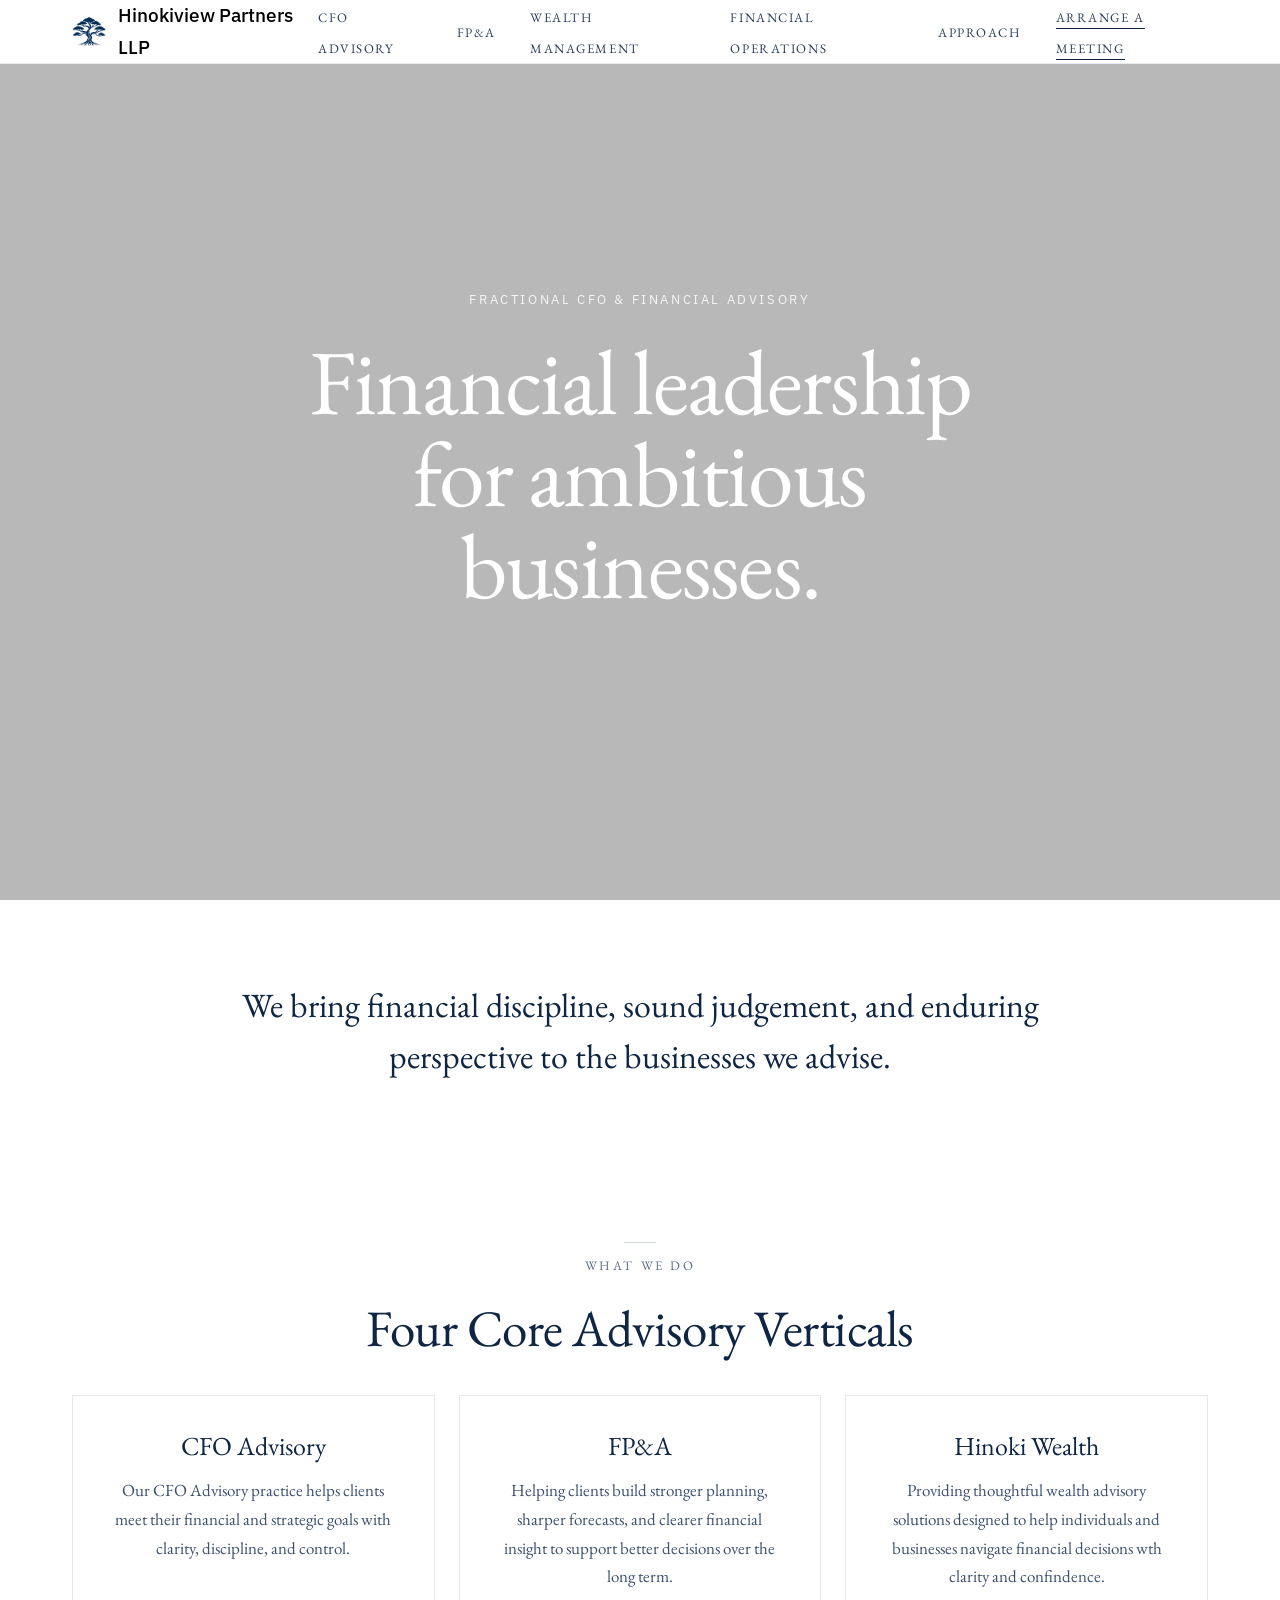
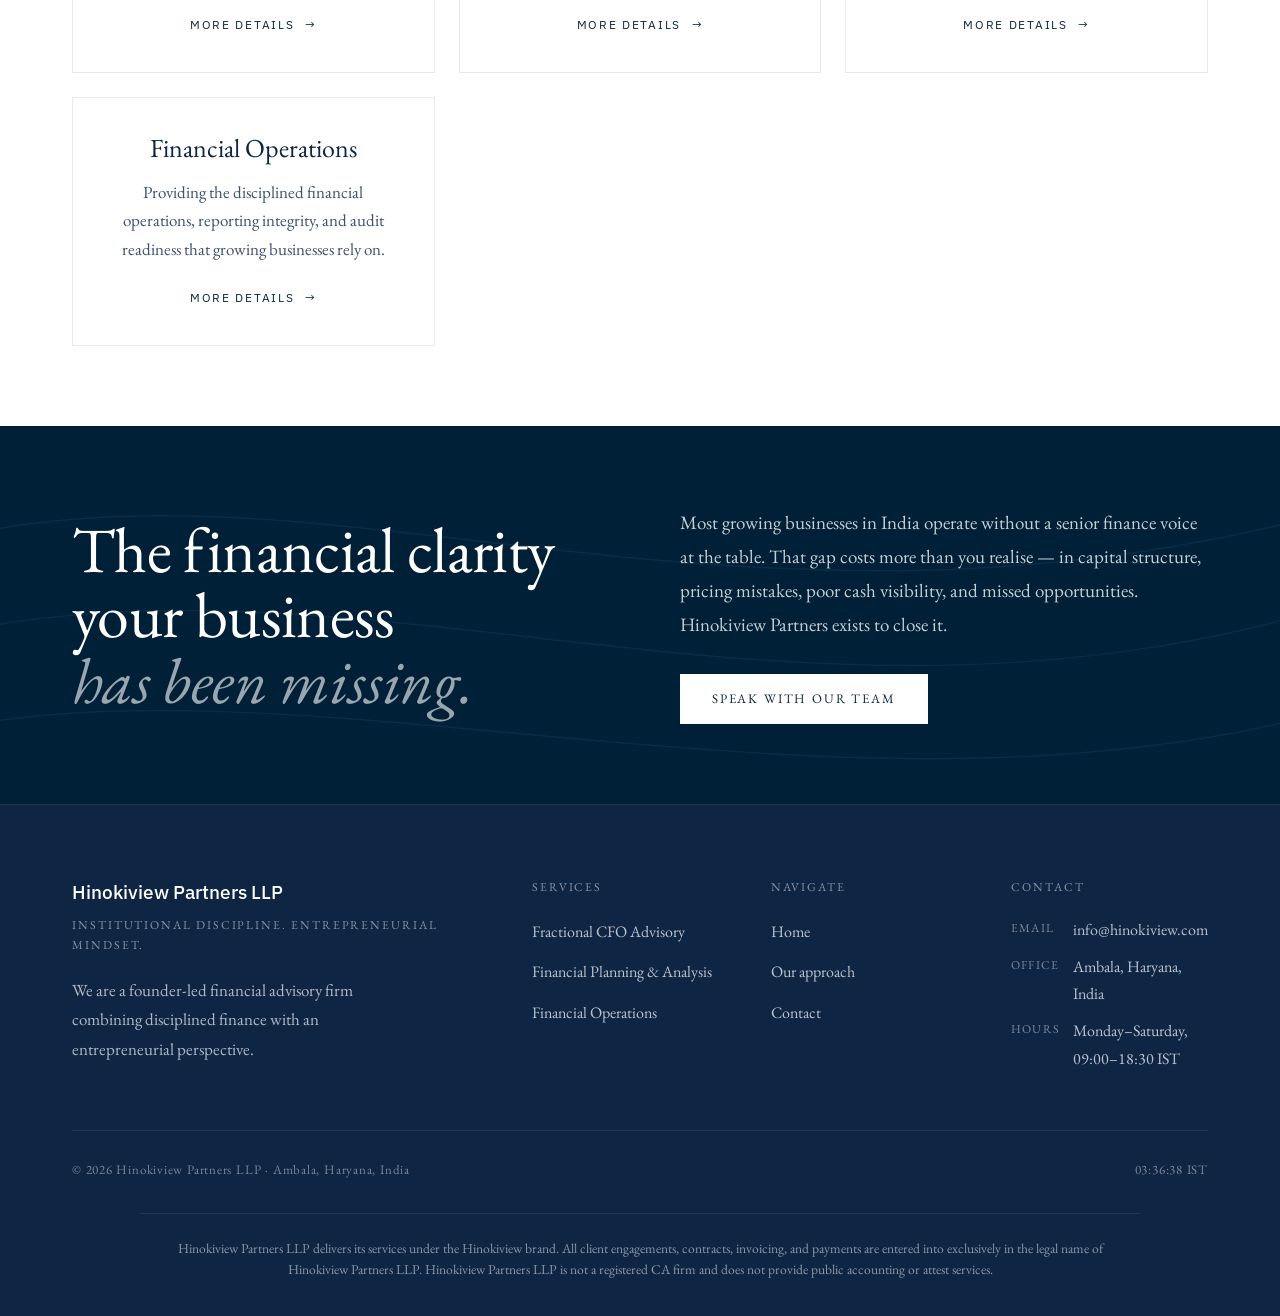
==== commit 2d604ed8: "Update index.html" ====
--- a/index.html
+++ b/index.html
@@ -57,7 +57,7 @@
 
     <section class="sec what-we-do">
       <p class="sec-label">What we do</p>
-      <h2 class="sec-h">Three complementary businesses</h2>
+      <h2 class="sec-h">Four Core Advisory Verticals</h2>
 
       <div class="wwd-grid">
         <article class="wwd-card">
@@ -69,6 +69,12 @@
         <article class="wwd-card">
           <h3 class="wwd-title">FP&amp;A</h3>
           <p class="wwd-tagline">Helping clients build stronger planning, sharper forecasts, and clearer financial insight to support better decisions over the long term.</p>
+          <a class="wwd-link" href="fpa.html">More details <span aria-hidden="true">→</span></a>
+        </article>
+
+        <article class="wwd-card">
+          <h3 class="wwd-title">Hinoki Wealth</h3>
+          <p class="wwd-tagline">Providing thoughtful wealth advisory solutions designed to help individuals and businesses navigate financial decisions wth clarity and confindence.</p>
           <a class="wwd-link" href="fpa.html">More details <span aria-hidden="true">→</span></a>
         </article>
 
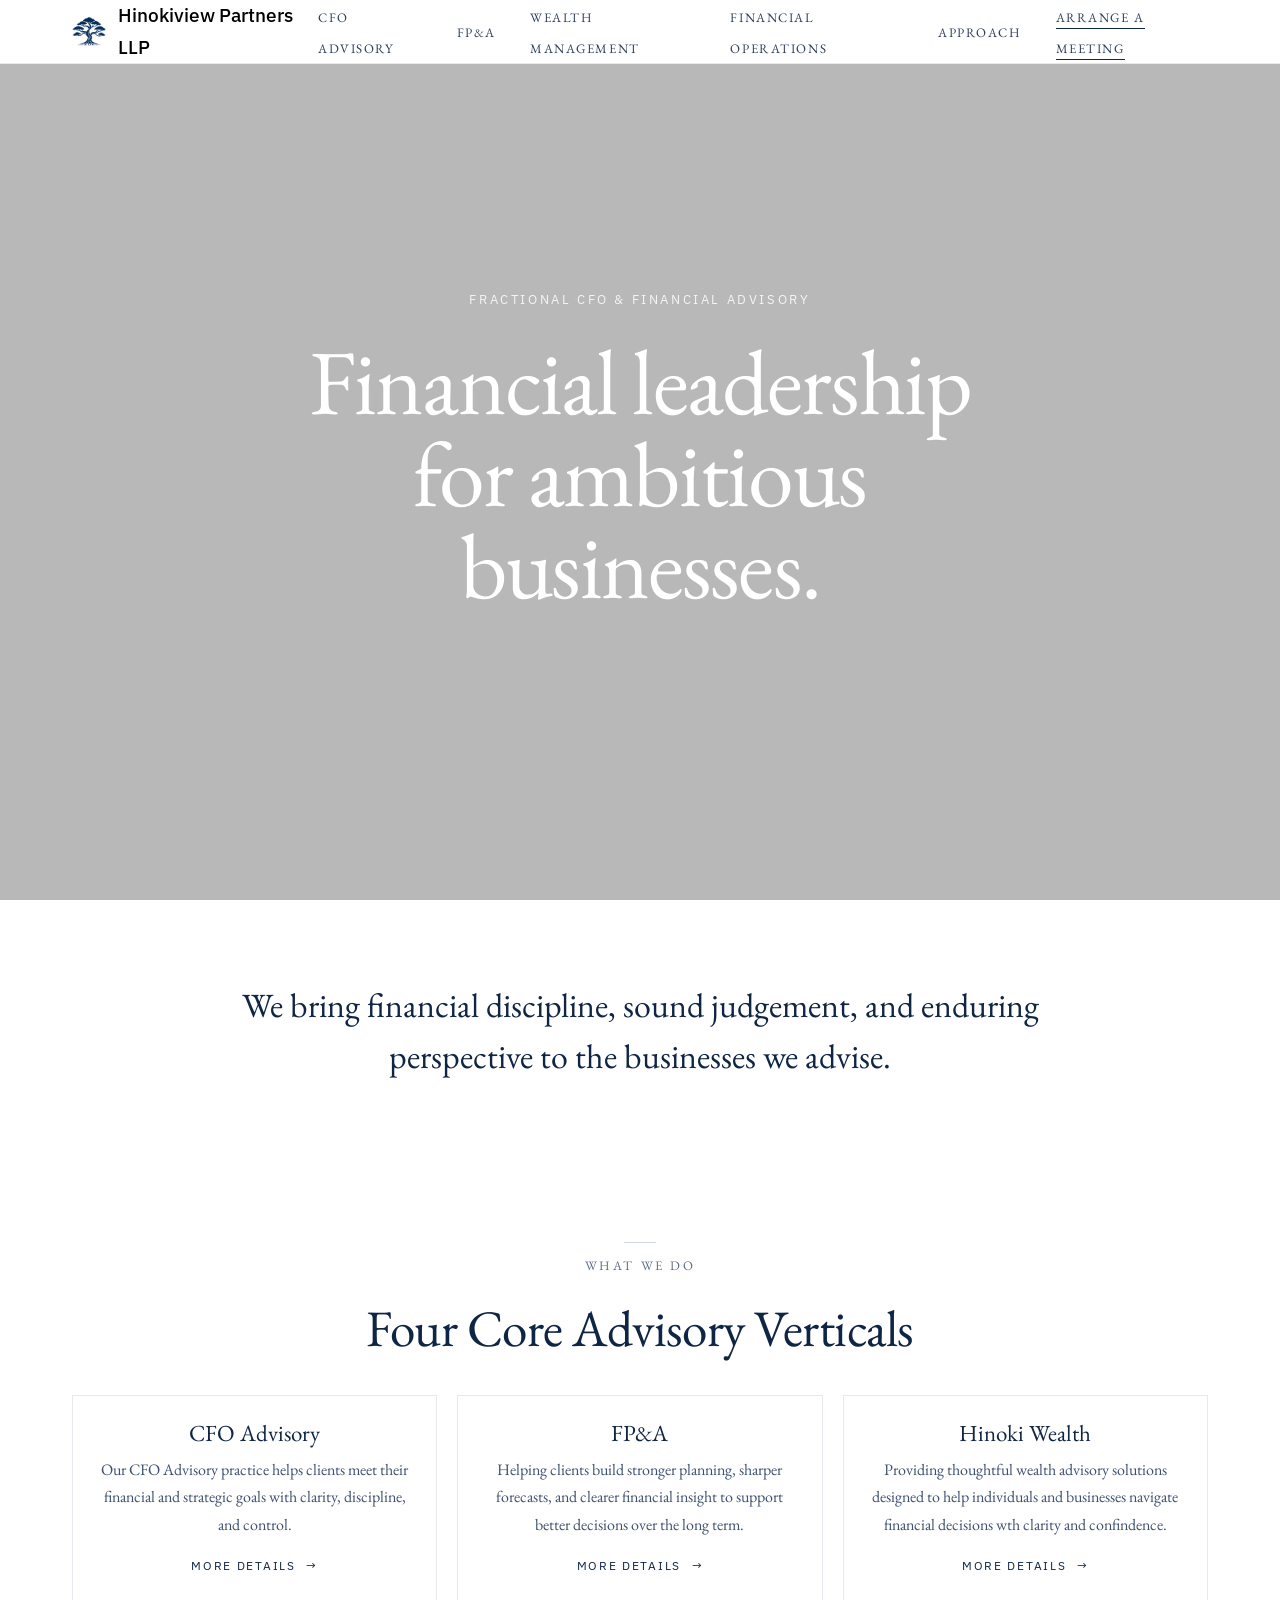
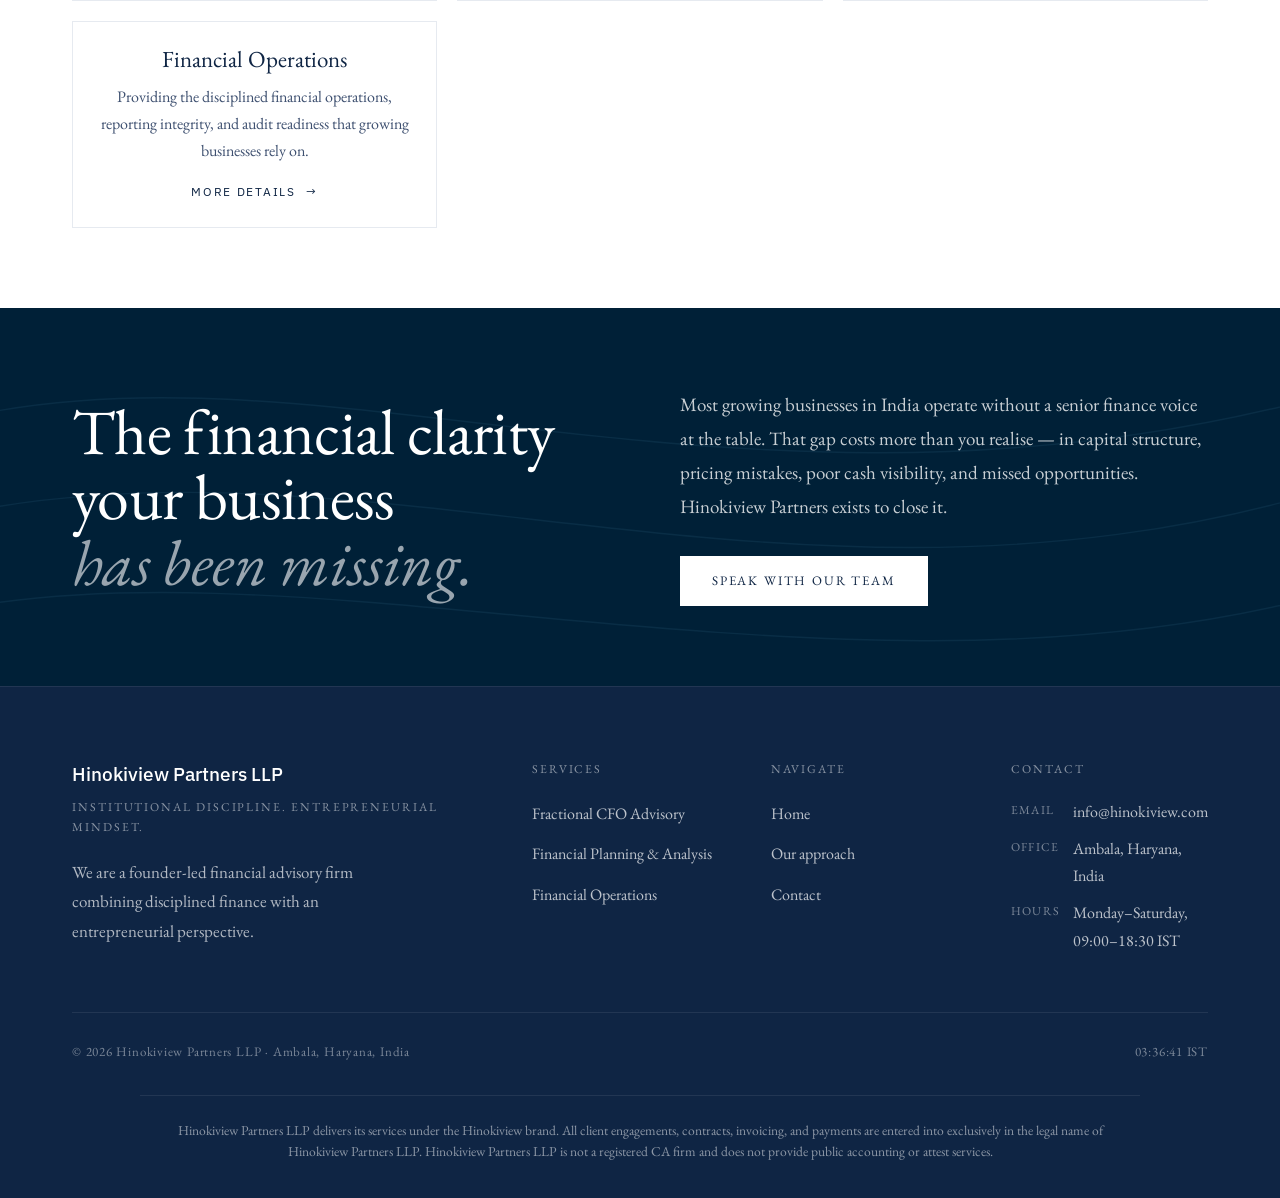
==== commit 9dfec1e7: "Update index.html" ====
--- a/index.html
+++ b/index.html
@@ -75,7 +75,7 @@
         <article class="wwd-card">
           <h3 class="wwd-title">Hinoki Wealth</h3>
           <p class="wwd-tagline">Providing thoughtful wealth advisory solutions designed to help individuals and businesses navigate financial decisions wth clarity and confindence.</p>
-          <a class="wwd-link" href="fpa.html">More details <span aria-hidden="true">→</span></a>
+          <a class="wwd-link" href="wealth-management.html">More details <span aria-hidden="true">→</span></a>
         </article>
 
         <article class="wwd-card">
--- a/styles.css
+++ b/styles.css
@@ -71,12 +71,12 @@
 .what-we-do .sec-label{ flex-direction:column; align-items:center; gap:12px; margin-bottom:24px; }
 .what-we-do .sec-label::before{ order:-1; }   /* puts the dash line ABOVE the words */
 .what-we-do .sec-h{ margin-bottom:40px; }
-.wwd-grid{ display:grid; grid-template-columns:repeat(3,1fr); gap:24px; }
-.wwd-card{ display:flex; flex-direction:column; padding:36px; background:var(--white);
+.wwd-grid{ display:grid; grid-template-columns:repeat(3,1fr); gap:20px; }
+.wwd-card{ display:flex; flex-direction:column; padding:24px; background:var(--white);
   border:1px solid var(--rule-light); transition:border-color .2s, transform .2s; }
 .wwd-card:hover{ border-color:var(--rule); transform:translateY(-2px); }
-.wwd-title{ margin-bottom:14px; font-size:26px; font-weight:400; line-height:1.15; }
-.wwd-tagline{ flex-grow:1; margin-bottom:24px; color:var(--ink-soft); font-size:17px; line-height:1.7; }
+.wwd-title{ margin-bottom:10px; font-size:23px; font-weight:400; line-height:1.15; }
+.wwd-tagline{ flex-grow:1; margin-bottom:18px; color:var(--ink-soft); font-size:16px; line-height:1.7; }
 .wwd-link{ color:var(--ink); font-family:"IBM Plex Sans",Helvetica,Arial,sans-serif;
   font-size:12px; letter-spacing:.14em; text-transform:uppercase; text-decoration:none; }
 .wwd-link span{ display:inline-block; margin-left:6px; transition:margin-left .2s; }
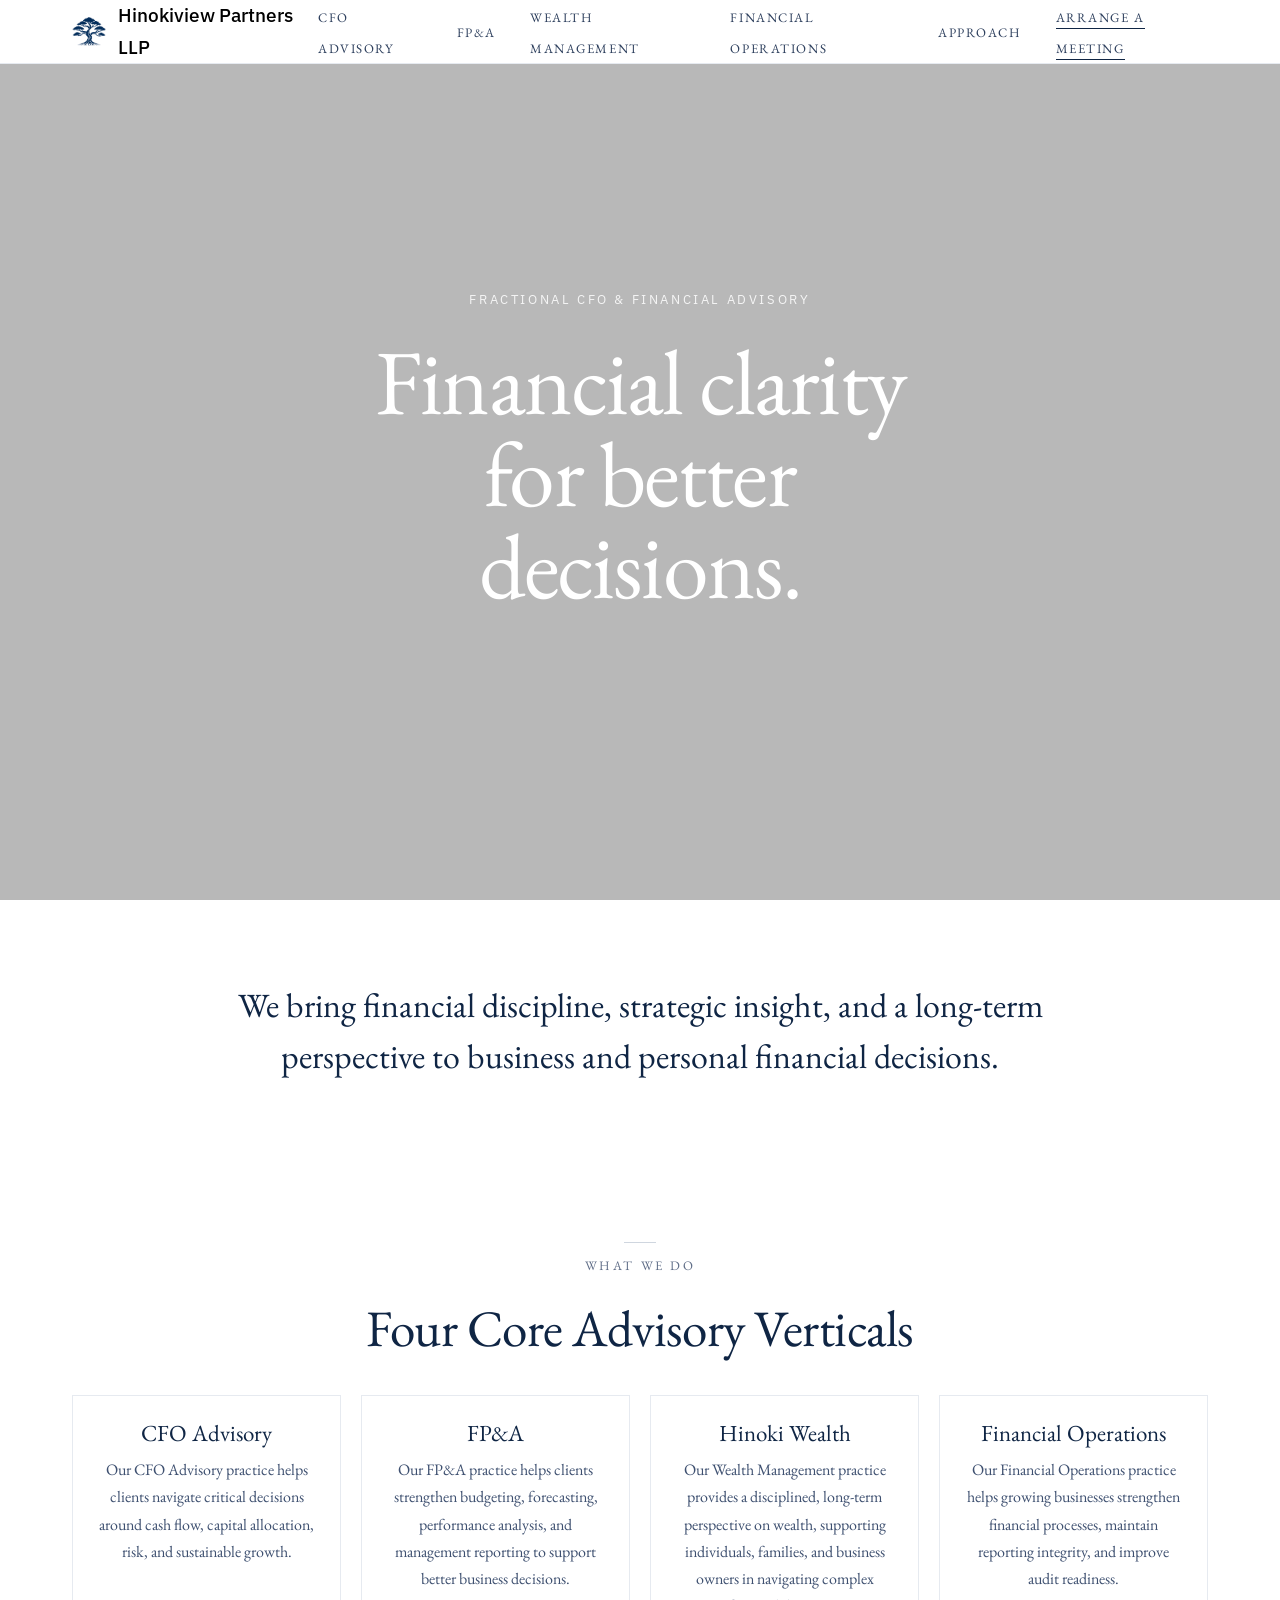
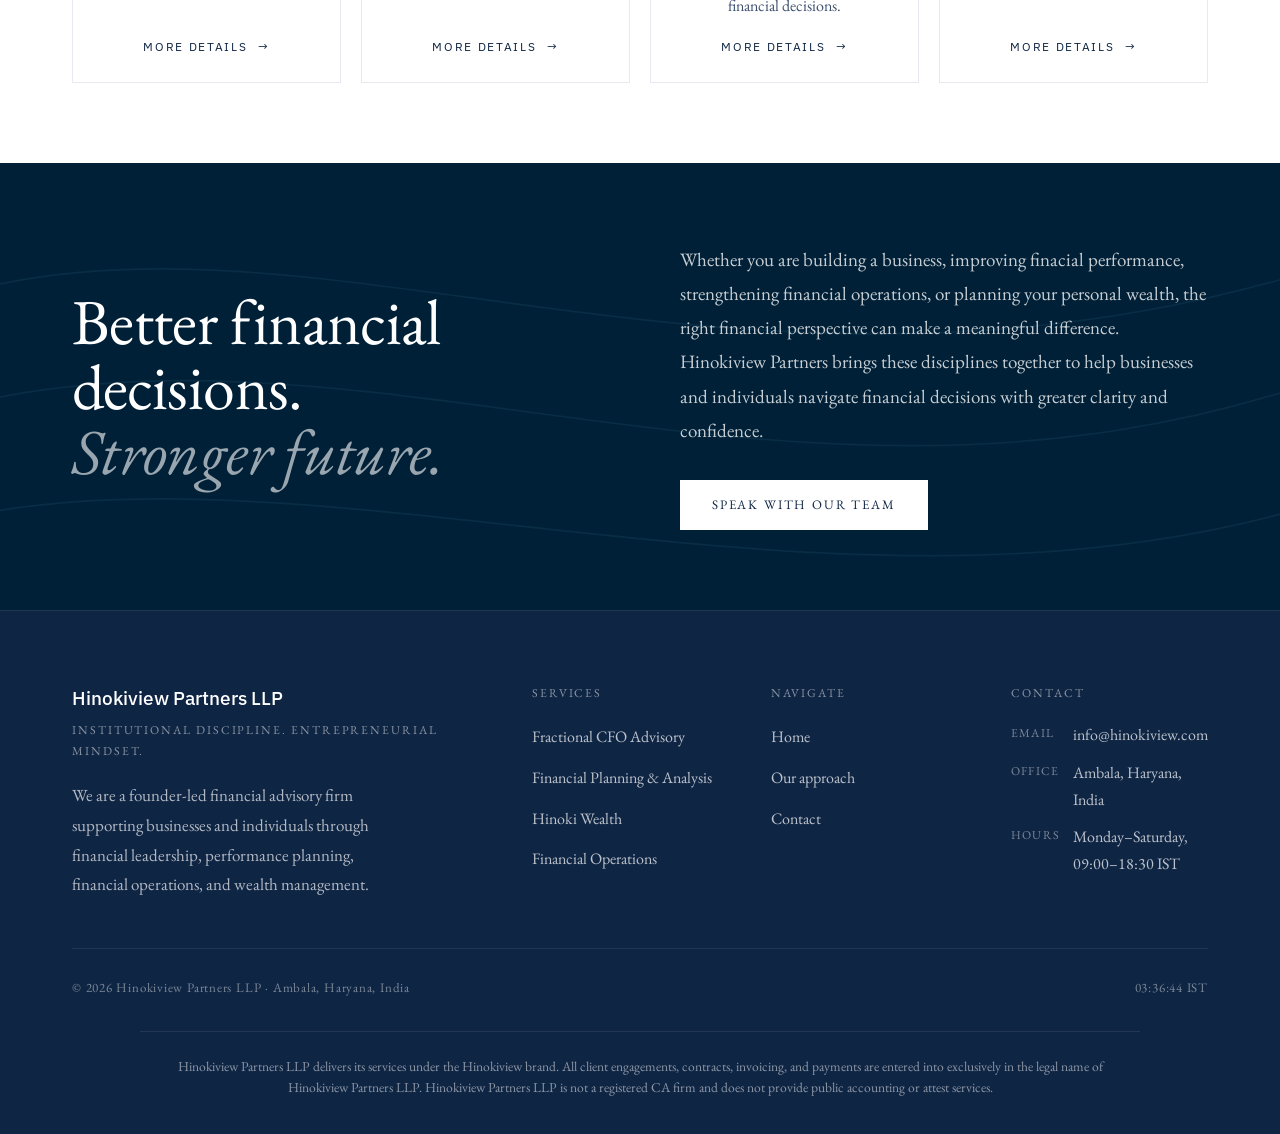
==== commit 8c0fefc2: "Update index.html" ====
--- a/index.html
+++ b/index.html
@@ -7,7 +7,7 @@
   <meta name="viewport" content="width=device-width, initial-scale=1.0">
   <title>Hinokiview Partners LLP | CFO Advisory Services</title>
   <link rel="icon" type="image/png" href="favicon.png?v=2">
-  <meta name="description" content="Financial leadership for ambitious businesses — fractional CFO advisory, FP&A, and financial operations across India.">
+  <meta name="description" content="Financial clarity for better decisions.">
   <meta name="robots" content="index, follow">
   <link rel="preconnect" href="https://fonts.googleapis.com">
   <link rel="preconnect" href="https://fonts.gstatic.com" crossorigin>
@@ -44,14 +44,14 @@
       <div class="hero-overlay"></div>
       <div class="hero-content">
         <p class="hero-eyebrow">Fractional CFO &amp; Financial Advisory</p>
-        <h1 class="hero-h">Financial leadership<br>for ambitious<br>businesses.</h1>
+        <h1 class="hero-h">Financial clarity<br>for better<br>decisions.</h1>
       </div>
     </section>
 
     <!-- 3 — WHITE BACKGROUND: mission statement, then What we do -->
     <section class="sec intro">
       <p class="intro-statement">
-        We bring financial discipline, sound judgement, and enduring perspective to the businesses we advise.
+        We bring financial discipline, strategic insight, and a long-term perspective to business and personal financial decisions.
       </p>
     </section>
 
@@ -62,31 +62,31 @@
       <div class="wwd-grid">
         <article class="wwd-card">
           <h3 class="wwd-title">CFO Advisory</h3>
-          <p class="wwd-tagline">Our CFO Advisory practice helps clients meet their financial and strategic goals with clarity, discipline, and control.</p>
+          <p class="wwd-tagline">Our CFO Advisory practice helps clients navigate critical decisions around cash flow, capital allocation, risk, and sustainable growth.</p>
           <a class="wwd-link" href="cfo.html">More details <span aria-hidden="true">→</span></a>
         </article>
 
         <article class="wwd-card">
           <h3 class="wwd-title">FP&amp;A</h3>
-          <p class="wwd-tagline">Helping clients build stronger planning, sharper forecasts, and clearer financial insight to support better decisions over the long term.</p>
+          <p class="wwd-tagline">Our FP&A practice helps clients strengthen budgeting, forecasting, performance analysis, and management reporting to support better business decisions.</p>
           <a class="wwd-link" href="fpa.html">More details <span aria-hidden="true">→</span></a>
         </article>
 
         <article class="wwd-card">
           <h3 class="wwd-title">Hinoki Wealth</h3>
-          <p class="wwd-tagline">Providing thoughtful wealth advisory solutions designed to help individuals and businesses navigate financial decisions wth clarity and confindence.</p>
+          <p class="wwd-tagline">Our Wealth Management practice provides a disciplined, long-term perspective on wealth, supporting individuals, families, and business owners in navigating complex financial decisions.</p>
           <a class="wwd-link" href="wealth-management.html">More details <span aria-hidden="true">→</span></a>
         </article>
 
         <article class="wwd-card">
           <h3 class="wwd-title">Financial Operations</h3>
-          <p class="wwd-tagline">Providing the disciplined financial operations, reporting integrity, and audit readiness that growing businesses rely on.</p>
+          <p class="wwd-tagline">Our Financial Operations practice helps growing businesses strengthen financial processes, maintain reporting integrity, and improve audit readiness.</p>
           <a class="wwd-link" href="financial-operations.html">More details <span aria-hidden="true">→</span></a>
         </article>
       </div>
     </section>
 
-    <!-- 4 — BLUE BAND: unchanged from your version -->
+    <!-- 4 — BLUE BAND -->
     <section class="band">
       <svg class="band-lines" viewBox="0 0 1200 400" preserveAspectRatio="none" aria-hidden="true">
         <path d="M-50 120 C300 20 700 260 1250 90"></path>
@@ -94,9 +94,9 @@
         <path d="M-50 320 C300 240 800 440 1250 300"></path>
       </svg>
       <div class="band-inner">
-        <h2 class="band-h">The financial clarity<br>your business<br><em>has been missing.</em></h2>
+        <h2 class="band-h">Better financial<br>decisions.<br><em>Stronger future.</em></h2>
         <div class="band-right">
-          <p>Most growing businesses in India operate without a senior finance voice at the table. That gap costs more than you realise — in capital structure, pricing mistakes, poor cash visibility, and missed opportunities. Hinokiview Partners exists to close it.</p>
+          <p>Whether you are building a business, improving finacial performance, strengthening financial operations, or planning your personal wealth, the right financial perspective can make a meaningful difference. Hinokiview Partners brings these disciplines together to help businesses and individuals navigate financial decisions with greater clarity and confidence.</p>
           <a class="btn-white" href="mailto:info@hinokiview.com?subject=Consultation">Speak with our team</a>
         </div>
       </div>
@@ -110,13 +110,14 @@
       <div>
         <div class="f-brand">Hinokiview Partners LLP</div>
         <div class="f-tagline">Institutional discipline. Entrepreneurial mindset.</div>
-        <p class="f-about">We are a founder-led financial advisory firm combining disciplined finance with an entrepreneurial perspective.</p>
+        <p class="f-about">We are a founder-led financial advisory firm supporting businesses and individuals through financial leadership, performance planning, financial operations, and wealth management.</p>
       </div>
       <div class="f-col">
         <p class="f-col-h">Services</p>
         <ul>
           <li><a href="cfo.html">Fractional CFO Advisory</a></li>
           <li><a href="fpa.html">Financial Planning &amp; Analysis</a></li>
+          <li><a href="wealth-management.html">Hinoki Wealth</a></li>
           <li><a href="financial-operations.html">Financial Operations</a></li>
         </ul>
       </div>
--- a/styles.css
+++ b/styles.css
@@ -71,7 +71,7 @@
 .what-we-do .sec-label{ flex-direction:column; align-items:center; gap:12px; margin-bottom:24px; }
 .what-we-do .sec-label::before{ order:-1; }   /* puts the dash line ABOVE the words */
 .what-we-do .sec-h{ margin-bottom:40px; }
-.wwd-grid{ display:grid; grid-template-columns:repeat(3,1fr); gap:20px; }
+.wwd-grid{ display:grid; grid-template-columns:repeat(4,1fr); gap:20px; }
 .wwd-card{ display:flex; flex-direction:column; padding:24px; background:var(--white);
   border:1px solid var(--rule-light); transition:border-color .2s, transform .2s; }
 .wwd-card:hover{ border-color:var(--rule); transform:translateY(-2px); }
